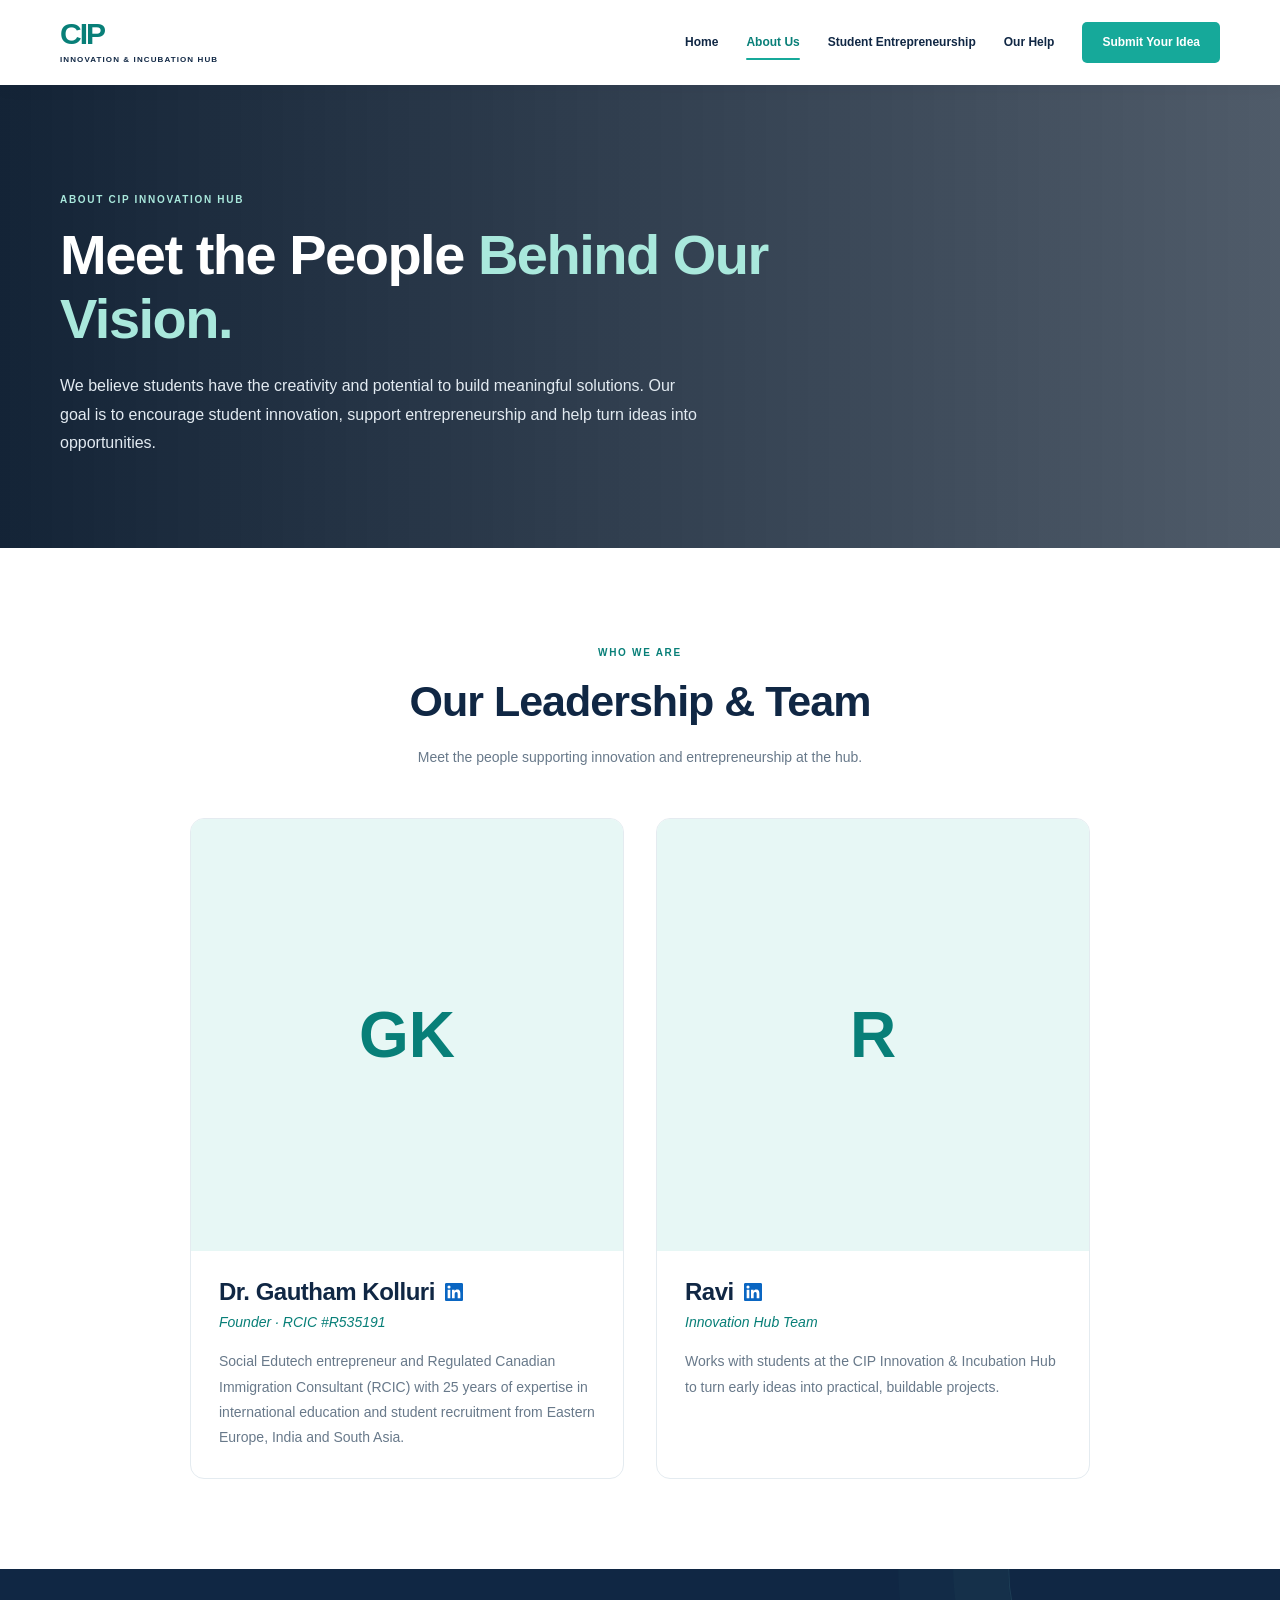
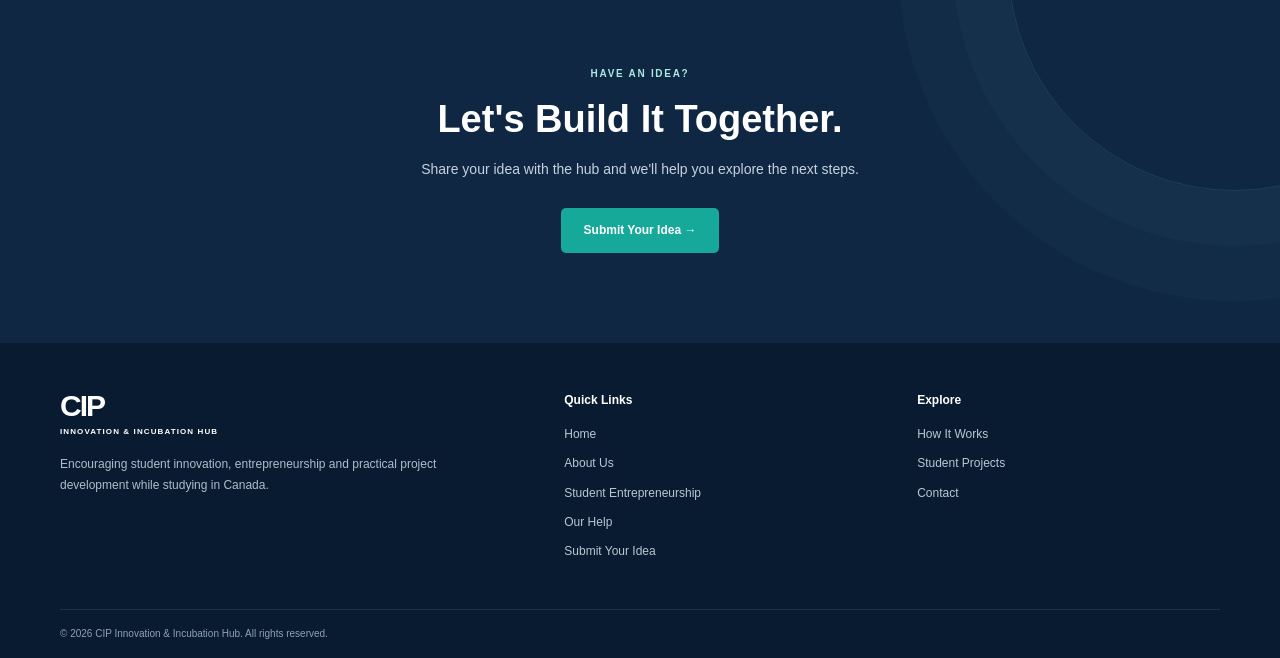
==== about.html @ fcf9ff75 "New changes 11/6" ====
<!DOCTYPE html>
<html lang="en">
<head>
    <meta charset="UTF-8">
    <meta name="viewport" content="width=device-width, initial-scale=1.0">

    <meta name="description" content="Meet the people behind the CIP Innovation & Incubation Hub.">

    <title>About Us | CIP Innovation & Incubation Hub</title>

    <!-- Shared menu, footer, buttons and colours (same as every other page) -->
    <link rel="stylesheet" href="styles.css">

    <!-- Styles used only on this About Us page -->
    <style>

        /* ================= PHOTO HEADER ================= */

        .about-banner {
            background:
                linear-gradient(
                    90deg,
                    rgba(5, 22, 42, 0.94),
                    rgba(5, 22, 42, 0.70)
                ),
                url("https://images.unsplash.com/photo-1522071820081-009f0129c71c?auto=format&fit=crop&w=2000&q=85")
                center / cover;

            color: #ffffff;
            padding: 100px 0 90px;
        }

        .about-banner h1 {
            max-width: 780px;
            font-size: clamp(34px, 4.8vw, 56px);
            font-weight: 850;
            line-height: 1.15;
            letter-spacing: -1.5px;
            margin-bottom: 20px;
        }

        .about-banner h1 span {
            color: var(--mint);
        }

        .about-banner p {
            max-width: 640px;
            font-size: 16px;
            line-height: 1.8;
            color: #e2eaf1;
        }


        /* ================= TEAM GRID ================= */

        .people-grid {
            display: grid;
            grid-template-columns: repeat(2, minmax(0, 1fr));
            gap: 32px;
            max-width: 900px;
            margin: 0 auto;
        }

        .person-card {
            display: flex;
            flex-direction: column;
            background: #ffffff;
            border: 1px solid var(--line);
            border-radius: 14px;
            overflow: hidden;
            transition: transform 0.25s, box-shadow 0.25s;
        }

        .person-card:hover {
            transform: translateY(-5px);
            box-shadow: var(--shadow);
        }


        /* Large square photo */

        .person-photo {
            position: relative;
            aspect-ratio: 1 / 1;
            background: #e7f7f5;
            overflow: hidden;
        }

        .person-photo img {
            width: 100%;
            height: 100%;
            object-fit: cover;
            display: block;
            transition: transform 0.5s;
        }

        .person-card:hover .person-photo img {
            transform: scale(1.04);
        }

        /* Shown only if a photo fails to load */
        .person-initials {
            position: absolute;
            inset: 0;
            display: none;
            place-items: center;
            font-size: 64px;
            font-weight: 900;
            color: var(--teal-dark);
        }

        .person-photo.no-photo .person-initials {
            display: grid;
        }


        /* Name, role, bio, LinkedIn */

        .person-body {
            display: flex;
            flex-direction: column;
            flex: 1;
            padding: 26px 28px 28px;
        }

        .person-body h2 {
            font-size: 24px;
            color: var(--navy);
            letter-spacing: -0.5px;
            line-height: 1.25;
        }

        .person-role {
            font-size: 14px;
            font-style: italic;
            color: var(--teal-dark);
            margin: 4px 0 16px;
        }

        .person-bio {
            font-size: 14px;
            line-height: 1.8;
            color: var(--muted);
            margin-bottom: 0;
        }

        /* Small LinkedIn icon next to the name (the whole card is the link) */
        .name-linkedin {
            width: 18px;
            height: 18px;
            fill: #0a66c2;
            vertical-align: -1px;
            margin-left: 4px;
        }

        .person-card {
            color: inherit;
            cursor: pointer;
        }

        .person-card:hover h2 {
            color: var(--teal-dark);
        }

        .person-card:focus-visible {
            outline: 3px solid var(--teal);
            outline-offset: 4px;
        }


        /* ================= CALL TO ACTION ================= */

        .about-cta {
            text-align: center;
            max-width: 640px;
            margin: 0 auto;
            position: relative;
            z-index: 1;
        }

        .about-cta h2 {
            font-size: clamp(28px, 3.6vw, 38px);
            line-height: 1.2;
            margin-bottom: 14px;
        }

        .about-cta p {
            color: #c5d2df;
            font-size: 14px;
            line-height: 1.8;
            margin-bottom: 26px;
        }


        /* ================= MOBILE ================= */

        @media (max-width: 700px) {

            .people-grid {
                grid-template-columns: 1fr;
                max-width: 440px;
            }

            .about-banner {
                padding: 70px 0 60px;
            }

        }

    </style>
</head>

<body>

<!-- ================= NAVIGATION (same as every page) ================= -->

<header class="site-header">
    <div class="container nav-wrap">

        <a href="index.html" class="brand">
            <span class="brand-mark">CIP</span>
            <span class="brand-sub">INNOVATION & INCUBATION HUB</span>
        </a>

        <button class="menu-toggle" id="menuToggle" aria-label="Toggle navigation" aria-expanded="false">
            ☰
        </button>

        <nav class="main-nav" id="mainNav">
            <a href="index.html">Home</a>
            <a href="about.html" class="active" aria-current="page">About Us</a>
            <a href="index.html#student-entrepreneurship">Student Entrepreneurship</a>
            <a href="index.html#our-help">Our Help</a>
            <a href="submit-idea.html" class="nav-cta">Submit Your Idea</a>
        </nav>

    </div>
</header>


<main>

<!-- ================= PHOTO HEADER ================= -->

<section class="about-banner">
    <div class="container">

        <span class="eyebrow eyebrow-light">ABOUT CIP INNOVATION HUB</span>

        <h1>
            Meet the People
            <span>Behind Our Vision.</span>
        </h1>

        <p>
            We believe students have the creativity and potential to build
            meaningful solutions. Our goal is to encourage student innovation,
            support entrepreneurship and help turn ideas into opportunities.
        </p>

    </div>
</section>


<!-- ================= TEAM ================= -->

<section class="section section-light">
    <div class="container">

        <div class="section-heading">

            <span class="eyebrow">WHO WE ARE</span>

            <h2>Our Leadership &amp; Team</h2>

            <p>
                Meet the people supporting innovation
                and entrepreneurship at the hub.
            </p>

        </div>


        <div class="people-grid">


            <!-- PROFILE 1: DR. GAUTHAM KOLLURI -->

            <a href="https://www.linkedin.com/in/gauthamkolluri/"
               target="_blank"
               rel="noopener noreferrer"
               class="person-card"
               aria-label="Dr. Gautham Kolluri on LinkedIn (opens in a new tab)">

                <div class="person-photo">
                    <img src="images/dr-gautham.jpg"
                         alt="Dr. Gautham Kolluri"
                         onerror="this.parentElement.classList.add('no-photo'); this.remove();">
                    <span class="person-initials" aria-hidden="true">GK</span>
                </div>

                <div class="person-body">

                    <h2>Dr. Gautham Kolluri <svg class="name-linkedin" viewBox="0 0 24 24" aria-hidden="true">
                            <path d="M20.45 20.45h-3.56v-5.57c0-1.33-.03-3.04-1.85-3.04-1.86 0-2.14 1.45-2.14 2.94v5.67H9.35V9h3.41v1.56h.05c.48-.9 1.64-1.85 3.37-1.85 3.6 0 4.27 2.37 4.27 5.46v6.28zM5.34 7.43a2.06 2.06 0 1 1 0-4.13 2.06 2.06 0 0 1 0 4.13zM7.12 20.45H3.56V9h3.56v11.45zM22.22 0H1.77C.79 0 0 .77 0 1.73v20.54C0 23.23.79 24 1.77 24h20.45c.98 0 1.78-.77 1.78-1.73V1.73C24 .77 23.2 0 22.22 0z"/>
                        </svg></h2>

                    <p class="person-role">Founder · RCIC #R535191</p>

                    <p class="person-bio">
                        Social Edutech entrepreneur and Regulated Canadian
                        Immigration Consultant (RCIC) with 25 years of expertise
                        in international education and student recruitment from
                        Eastern Europe, India and South Asia.
                    </p>

                </div>

            </a>


            <!-- PROFILE 2: RAVI -->
            <!-- TODO: replace the role and bio below with Ravi's real details -->

            <a href="https://www.linkedin.com/in/ravicm/"
               target="_blank"
               rel="noopener noreferrer"
               class="person-card"
               aria-label="Ravi on LinkedIn (opens in a new tab)">

                <div class="person-photo">
                    <img src="images/ravi.jpg"
                         alt="Ravi"
                         onerror="this.parentElement.classList.add('no-photo'); this.remove();">
                    <span class="person-initials" aria-hidden="true">R</span>
                </div>

                <div class="person-body">

                    <h2>Ravi <svg class="name-linkedin" viewBox="0 0 24 24" aria-hidden="true">
                            <path d="M20.45 20.45h-3.56v-5.57c0-1.33-.03-3.04-1.85-3.04-1.86 0-2.14 1.45-2.14 2.94v5.67H9.35V9h3.41v1.56h.05c.48-.9 1.64-1.85 3.37-1.85 3.6 0 4.27 2.37 4.27 5.46v6.28zM5.34 7.43a2.06 2.06 0 1 1 0-4.13 2.06 2.06 0 0 1 0 4.13zM7.12 20.45H3.56V9h3.56v11.45zM22.22 0H1.77C.79 0 0 .77 0 1.73v20.54C0 23.23.79 24 1.77 24h20.45c.98 0 1.78-.77 1.78-1.73V1.73C24 .77 23.2 0 22.22 0z"/>
                        </svg></h2>

                    <p class="person-role">Innovation Hub Team</p>

                    <p class="person-bio">
                        Works with students at the CIP Innovation &amp; Incubation Hub
                        to turn early ideas into practical, buildable projects.
                    </p>

                </div>

            </a>


        </div>

    </div>
</section>


<!-- ================= CALL TO ACTION ================= -->

<section class="section support-section">
    <div class="container">

        <div class="about-cta">

            <span class="eyebrow eyebrow-light">HAVE AN IDEA?</span>

            <h2>Let's Build It Together.</h2>

            <p>
                Share your idea with the hub and we'll help you
                explore the next steps.
            </p>

            <a href="submit-idea.html" class="btn btn-primary">
                Submit Your Idea →
            </a>

        </div>

    </div>
</section>

</main>


<!-- ================= FOOTER (same as every page) ================= -->

<footer class="site-footer">

    <div class="container footer-main">

        <div>
            <a href="index.html" class="brand brand-footer">
                <span class="brand-mark">CIP</span>
                <span class="brand-sub">INNOVATION & INCUBATION HUB</span>
            </a>

            <p>
                Encouraging student innovation, entrepreneurship
                and practical project development while studying in Canada.
            </p>
        </div>

        <div class="footer-nav">
            <strong>Quick Links</strong>
            <a href="index.html">Home</a>
            <a href="about.html">About Us</a>
            <a href="index.html#student-entrepreneurship">Student Entrepreneurship</a>
            <a href="index.html#our-help">Our Help</a>
            <a href="submit-idea.html">Submit Your Idea</a>
        </div>

        <div class="footer-nav">
            <strong>Explore</strong>
            <a href="get-started.html">How It Works</a>
            <a href="projects.html">Student Projects</a>
            <a href="mailto:info@cipstudyabroad.com">Contact</a>
        </div>

    </div>

    <div class="container footer-bottom">
        © 2026 CIP Innovation & Incubation Hub. All rights reserved.
    </div>

</footer>


<!-- ================= MOBILE NAVIGATION ================= -->

<script>
    const menuToggle = document.getElementById("menuToggle");
    const mainNav = document.getElementById("mainNav");

    menuToggle.addEventListener("click", () => {
        mainNav.classList.toggle("open");
        menuToggle.setAttribute("aria-expanded", mainNav.classList.contains("open"));
    });

    document.querySelectorAll(".main-nav a").forEach((link) => {
        link.addEventListener("click", () => {
            mainNav.classList.remove("open");
            menuToggle.setAttribute("aria-expanded", "false");
        });
    });
</script>

</body>
</html>
---- styles.css ----
/* ================= GLOBAL STYLES ================= */

:root {
    --navy: #102744;
    --navy-deep: #091b30;
    --teal: #16a99a;
    --teal-dark: #087f78;
    --mint: #a9e8dc;
    --ink: #192d42;
    --muted: #68798a;
    --light: #f6f9fb;
    --line: #e4ebf0;
    --white: #ffffff;
    --shadow: 0 12px 35px rgba(10, 31, 53, 0.08);
    --emoji: "Segoe UI Emoji", "Apple Color Emoji", "Noto Color Emoji", sans-serif;
}

* {
    margin: 0;
    padding: 0;
    box-sizing: border-box;
}

html {
    scroll-behavior: smooth;
}

body {
    font-family: Arial, Helvetica, sans-serif;
    color: var(--ink);
    line-height: 1.6;
    background: #ffffff;
}

a {
    text-decoration: none;
    color: inherit;
}

button {
    font-family: inherit;
}

.container {
    width: min(1160px, calc(100% - 48px));
    margin: auto;
}


/* ================= NAVIGATION ================= */

.site-header {
    width: 100%;
    background: #ffffff;
    position: sticky;
    top: 0;
    z-index: 1000;
    box-shadow: 0 3px 15px rgba(10, 31, 53, 0.06);
}

.nav-wrap {
    min-height: 85px;
    display: flex;
    justify-content: space-between;
    align-items: center;
    gap: 30px;
}

.brand {
    display: flex;
    flex-direction: column;
    align-items: flex-start;
    color: var(--navy);
    flex-shrink: 0;
}

.brand-mark {
    font-size: 30px;
    font-weight: 900;
    line-height: 1;
    color: var(--teal-dark);
    letter-spacing: -2px;
}

.brand-sub {
    font-size: 8px;
    font-weight: 800;
    letter-spacing: 1.1px;
    margin-top: 5px;
}

.main-nav {
    display: flex;
    align-items: center;
    gap: 28px;
}

.main-nav a {
    position: relative;
    font-size: 12px;
    font-weight: 700;
    color: var(--navy);
    transition: color 0.2s, background 0.2s;
}

.main-nav a:hover,
.main-nav a.active {
    color: var(--teal-dark);
}

/* ACTIVE PAGE / SECTION: teal underline under the current menu item */
.main-nav a:not(.nav-cta)::after {
    content: "";
    position: absolute;
    left: 0;
    right: 0;
    bottom: -8px;
    height: 2px;
    border-radius: 2px;
    background: var(--teal);
    transform: scaleX(0);
    transition: transform 0.25s;
}

.main-nav a.active:not(.nav-cta)::after {
    transform: scaleX(1);
}

/* FEEDBACK 3: "Submit Your Idea" nav button */
.main-nav a.nav-cta {
    background: var(--teal);
    color: #ffffff;
    padding: 11px 20px;
    border-radius: 5px;
}

.main-nav a.nav-cta:hover {
    background: var(--teal-dark);
    color: #ffffff;
}

/* When you are ON the Submit Your Idea page */
.main-nav a.nav-cta.active {
    background: var(--teal-dark);
    color: #ffffff;
    box-shadow: 0 0 0 3px var(--mint);
}

.menu-toggle {
    display: none;
    background: none;
    border: none;
    font-size: 27px;
    color: var(--navy);
    cursor: pointer;
}


/* ================= BUTTONS ================= */

.btn {
    display: inline-flex;
    align-items: center;
    justify-content: center;
    padding: 13px 23px;
    border-radius: 5px;
    font-size: 12px;
    font-weight: 800;
    transition: 0.25s;
    cursor: pointer;
}

.btn-primary {
    background: var(--teal);
    color: #ffffff;
}

.btn-primary:hover {
    background: var(--teal-dark);
    transform: translateY(-2px);
}

.btn-light {
    background: #ffffff;
    color: var(--navy);
}

.btn-light:hover {
    background: var(--mint);
}


/* ================= HERO SLIDESHOW ================= */

/* All slides are stacked in the same grid cell, so the hero grows to fit
   the tallest slide and text/buttons are never cut off at the bottom. */
.hero {
    display: grid;
    min-height: 600px;
    position: relative;
    overflow: hidden;
    background: var(--navy);
}

.hero-slide {
    grid-area: 1 / 1;
    position: relative;

    /* Centre the text vertically */
    display: flex;
    align-items: center;

    opacity: 0;
    visibility: hidden;
    transition: opacity 0.7s ease;
    background-image: var(--hero-image);
    background-size: cover;
    background-position: center;
}

.hero-slide.active {
    opacity: 1;
    visibility: visible;
    z-index: 1;
}

.hero-overlay {
    position: absolute;
    inset: 0;
    background: linear-gradient(
        90deg,
        rgba(5, 22, 42, 0.93),
        rgba(5, 22, 42, 0.72),
        rgba(5, 22, 42, 0.20)
    );
}

.hero-content {
    position: relative;
    z-index: 2;
    /* Even space top and bottom; the bottom keeps room for ‹ 1 2 3 › */
    padding: 70px 0 120px;
    color: #ffffff;
}

.eyebrow {
    display: inline-block;
    color: var(--teal-dark);
    font-size: 10px;
    font-weight: 900;
    letter-spacing: 1.7px;
    margin-bottom: 15px;
}

.eyebrow-light {
    color: var(--mint);
}

.hero h1 {
    max-width: 780px;
    font-size: clamp(34px, 4.6vw, 58px);
    font-weight: 850;
    line-height: 1.12;
    letter-spacing: -2px;
    margin-bottom: 22px;
}

.hero h1 span {
    color: var(--mint);
}

.hero-content p {
    max-width: 620px;
    font-size: 16px;
    line-height: 1.8;
    color: #e2eaf1;
    margin-bottom: 30px;
}


/* FEEDBACK 1: SLIDE CONTROLS  ‹ 1 2 3 › */

.hero-controls {
    position: absolute;
    bottom: 35px;
    left: 50%;
    transform: translateX(-50%);
    z-index: 10;

    display: flex;
    align-items: center;
    gap: 12px;
}

.slider-arrow,
.slide-dot {
    width: 38px;
    height: 38px;

    border-radius: 50%;
    border: 1px solid #ffffff;

    background: transparent;
    color: #ffffff;

    font-size: 12px;
    font-weight: 800;

    cursor: pointer;
    transition: 0.2s;
}

.slider-arrow {
    font-size: 14px;
    background: rgba(255, 255, 255, 0.12);
}

.slider-arrow:hover {
    background: var(--teal);
    border-color: var(--teal);
    color: #ffffff;
}

.slide-dot:hover,
.slide-dot.active {
    background: #ffffff;
    color: var(--navy);
}


/* HERO BOTTOM TEXT */

.hero-bottom {
    position: absolute;
    bottom: 45px;
    right: 7%;
    z-index: 5;

    display: flex;
    align-items: center;
    gap: 13px;

    font-size: 9px;
    font-weight: 800;
    letter-spacing: 1.5px;
    color: #ffffff;
}

.hero-bottom i {
    width: 20px;
    height: 1px;
    background: var(--mint);
}


/* ================= GENERAL SECTIONS ================= */

.section {
    padding: 90px 0;
}

.section-light {
    background: #ffffff;
}

.section-tint {
    background: var(--light);
}

.section-heading {
    max-width: 760px;
    text-align: center;
    margin: 0 auto 48px;
}

.section-heading h2 {
    font-size: clamp(30px, 4vw, 43px);
    line-height: 1.2;
    color: var(--navy);
    letter-spacing: -1px;
    margin-bottom: 17px;
}

.section-heading p {
    font-size: 14px;
    color: var(--muted);
    line-height: 1.8;
}


/* ================= BENEFIT CARDS ================= */

.benefit-grid {
    display: grid;
    grid-template-columns: repeat(4, 1fr);
    gap: 20px;
}

.benefit-card {
    background: #ffffff;
    border: 1px solid var(--line);
    border-radius: 9px;
    padding: 28px 23px;
    min-height: 300px;
    transition: 0.25s;
}

.benefit-card:hover {
    transform: translateY(-5px);
    box-shadow: var(--shadow);
    border-color: var(--mint);
}

/* FEEDBACK 2: colourful icons */
.benefit-icon {
    width: 52px;
    height: 52px;
    display: grid;
    place-items: center;

    background: #e7f7f5;

    font-family: var(--emoji);
    font-size: 27px;
    line-height: 1;
    border-radius: 12px;
    margin-bottom: 23px;
}

.card-index {
    display: block;
    font-size: 9px;
    font-weight: 850;
    letter-spacing: 1px;
    color: var(--teal-dark);
    margin-bottom: 12px;
}

.benefit-card h3 {
    font-size: 18px;
    line-height: 1.35;
    color: var(--navy);
    margin-bottom: 12px;
}

.benefit-card p {
    font-size: 12px;
    color: var(--muted);
    line-height: 1.8;
}

.disclaimer {
    font-size: 10px;
    line-height: 1.7;
    color: #7b8997;
    margin-top: 30px;
    text-align: center;
}


/* ================= WHAT WE CAN HELP YOU WITH ================= */

.support-section {
    background: var(--navy);
    color: #ffffff;
    position: relative;
    overflow: hidden;
}

.support-section::before {
    content: "";
    position: absolute;

    width: 450px;
    height: 450px;

    border: 1px solid rgba(125, 224, 208, 0.12);
    border-radius: 50%;

    right: -180px;
    top: -230px;

    box-shadow:
        0 0 0 55px rgba(125, 224, 208, 0.025),
        0 0 0 110px rgba(125, 224, 208, 0.02);
}

.section-heading-dark {
    position: relative;
    z-index: 1;
}

.section-heading-dark h2 {
    color: #ffffff;
}

.section-heading-dark p {
    color: #c5d2df;
}

.support-grid {
    display: grid;
    grid-template-columns: repeat(4, 1fr);
    gap: 18px;

    position: relative;
    z-index: 1;
}

.support-item {
    background: #ffffff;
    color: var(--ink);

    border-radius: 9px;
    padding: 27px 22px;

    min-height: 270px;
    transition: 0.25s;
}

.support-item:hover {
    transform: translateY(-5px);
    box-shadow: 0 15px 30px rgba(0, 0, 0, 0.15);
}

.support-number {
    font-size: 10px;
    color: #9ba9b8;
    font-weight: 850;
}

/* FEEDBACK 2: colourful icons */
.support-symbol {
    font-family: var(--emoji);
    font-size: 32px;
    line-height: 1;
    margin: 17px 0 14px;
}

.support-item h3 {
    font-size: 17px;
    line-height: 1.4;
    color: var(--navy);
    margin-bottom: 10px;
}

.support-item p {
    font-size: 12px;
    line-height: 1.8;
    color: var(--muted);
}

.support-footer {
    display: flex;
    align-items: center;
    justify-content: space-between;
    gap: 20px;

    margin-top: 35px;

    position: relative;
    z-index: 1;
}

.support-footer p {
    color: #dce6ee;
    font-size: 14px;
}

.support-footer p strong {
    color: #ffffff;
}


/* ================= YOUR IDEA SECTION ================= */

.idea-layout {
    display: grid;
    grid-template-columns: 1.03fr 0.97fr;
    align-items: center;
    gap: 64px;
}

.idea-copy h2 {
    font-size: clamp(32px, 4vw, 45px);
    line-height: 1.2;
    color: var(--navy);
    letter-spacing: -1px;
    margin-bottom: 20px;
}

.idea-copy h2 span {
    color: var(--teal-dark);
}

.idea-copy > p {
    color: var(--muted);
    font-size: 14px;
    line-height: 1.8;
    margin-bottom: 25px;
}

.mini-points {
    display: flex;
    flex-wrap: wrap;
    gap: 10px 18px;
    margin-top: 23px;
}

.mini-points span {
    font-size: 11px;
    color: #53677b;
    font-weight: 700;
}


/* FEEDBACK 5: CLICKABLE FUNDING CARD */

.funding-card {
    display: block;
    overflow: hidden;
    border-radius: 13px;
    background: var(--navy);
    color: #ffffff;
    box-shadow: 0 20px 45px rgba(16, 39, 68, 0.18);
    cursor: pointer;
    transition: transform 0.25s, box-shadow 0.25s;
}

.funding-card:hover {
    transform: translateY(-5px);
    box-shadow: 0 26px 55px rgba(16, 39, 68, 0.28);
}

.funding-card:focus-visible {
    outline: 3px solid var(--teal);
    outline-offset: 4px;
}

.funding-top {
    padding: 30px;
    background: linear-gradient(135deg, #163a5c, #102744);
}

.funding-top h3 {
    font-size: 23px;
    line-height: 1.2;
    margin: 10px 0;
}

.funding-top p {
    font-size: 13px;
    color: #cfdae5;
}

.funding-amounts {
    padding: 5px 20px 0;
}

.funding-row {
    display: flex;
    justify-content: space-between;
    align-items: center;

    background: #ffffff;
    color: var(--navy);

    padding: 17px 19px;
    margin: 12px 0;

    border-radius: 8px;
    transition: background 0.25s;
}

.funding-card:hover .funding-row {
    background: #f1fbf9;
}

.funding-row small {
    display: block;
    font-size: 9px;
    letter-spacing: 1px;
    font-weight: 850;
    color: #8290a0;
}

.funding-row strong {
    display: block;
    font-size: 25px;
    color: var(--teal-dark);
    margin-top: 3px;
}

.funding-arrow {
    font-size: 21px;
    color: var(--teal);
    transition: transform 0.25s;
}

.funding-card:hover .funding-arrow {
    transform: translate(3px, -3px);
}

.funding-note {
    font-size: 10px;
    line-height: 1.7;
    color: #c4d2df;
    padding: 8px 30px 12px;
}

.funding-cta {
    display: block;
    margin: 0 20px 22px;
    padding: 13px;
    border-radius: 6px;
    background: var(--teal);
    color: #ffffff;
    text-align: center;
    font-size: 12px;
    font-weight: 800;
    transition: background 0.25s;
}

.funding-card:hover .funding-cta {
    background: var(--teal-dark);
}


/* PRODUCT CALLOUT */

.product-callout {
    margin-top: 48px;

    display: flex;
    align-items: center;
    gap: 20px;

    padding: 24px 27px;

    border: 1px solid #dce9ed;
    background: #ffffff;
    border-radius: 10px;

    box-shadow: 0 8px 25px rgba(13, 38, 65, 0.04);

    transition: 0.25s;
}

.product-callout:hover {
    transform: translateY(-3px);
    box-shadow: var(--shadow);
}

.callout-icon {
    height: 48px;
    width: 48px;
    flex: 0 0 48px;

    border-radius: 50%;

    display: grid;
    place-items: center;

    background: #e7f7f5;

    font-family: var(--emoji);
    font-size: 24px;
}

.callout-copy {
    display: flex;
    flex-direction: column;
    flex: 1;
}

.callout-copy small {
    font-size: 9px;
    font-weight: 850;
    letter-spacing: 1.4px;
    color: var(--teal-dark);
}

.callout-copy strong {
    font-size: 18px;
    color: var(--navy);
    margin: 3px 0;
}

.callout-copy em {
    font-size: 12px;
    font-style: normal;
    color: var(--muted);
}

.callout-link {
    white-space: nowrap;
    color: var(--teal-dark);
    font-size: 12px;
    font-weight: 850;
}


/* ================= FOOTER ================= */

.site-footer {
    background: var(--navy-deep);
    color: #ffffff;
}

.footer-main {
    display: grid;
    grid-template-columns: 1.5fr 1fr 1fr;
    gap: 50px;
    padding: 48px 0;
}

.brand-footer {
    color: #ffffff;
    width: max-content;
}

.brand-footer .brand-mark {
    color: #ffffff;
}

.footer-main > div:first-child p {
    font-size: 12px;
    color: #aebdcb;
    max-width: 380px;
    margin-top: 15px;
    line-height: 1.8;
}

.footer-nav {
    display: flex;
    flex-direction: column;
    align-items: flex-start;
    gap: 10px;
}

.footer-nav strong {
    font-size: 12px;
    margin-bottom: 5px;
}

.footer-nav a {
    font-size: 12px;
    color: #b9c7d4;
}

.footer-nav a:hover {
    color: var(--mint);
}

.footer-bottom {
    border-top: 1px solid rgba(255, 255, 255, 0.1);
    padding: 16px 0;
    color: #8fa1b3;
    font-size: 10px;
}


/* ================= ABOUT US PAGE ================= */

.about-hero {
    background:
        linear-gradient(
            90deg,
            rgba(5, 22, 42, 0.94),
            rgba(5, 22, 42, 0.65)
        ),
        url("https://images.unsplash.com/photo-1521737711867-e3b97375f902?auto=format&fit=crop&w=2000&q=85")
        center/cover;

    color: #ffffff;
    padding: 100px 0;
}

.about-hero h1 {
    font-size: 48px;
    margin-bottom: 15px;
}

.about-hero p {
    max-width: 650px;
    color: #dce6ee;
    line-height: 1.8;
}

.about-content {
    padding: 80px 0;
}

.about-intro {
    max-width: 780px;
    margin: 0 auto 55px;
    text-align: center;
}

.about-intro h2 {
    color: var(--navy);
    font-size: 35px;
    margin-bottom: 15px;
}

.about-intro p {
    color: var(--muted);
    font-size: 14px;
    line-height: 1.8;
}


/* TEAM PROFILES */

.team-container {
    display: grid;
    grid-template-columns: repeat(3, 1fr);
    gap: 25px;
}

.team-card {
    text-align: center;
    padding: 30px 23px;

    border: 1px solid var(--line);
    border-radius: 10px;

    background: #ffffff;
    box-shadow: 0 8px 25px rgba(13, 38, 65, 0.04);

    transition: 0.25s;
}

.team-card:hover {
    transform: translateY(-5px);
    box-shadow: var(--shadow);
}

.team-card img {
    width: 135px;
    height: 135px;

    object-fit: cover;
    border-radius: 50%;

    margin-bottom: 18px;
}

.team-card h3 {
    color: var(--navy);
    font-size: 19px;
    margin-bottom: 5px;
}

.team-card .designation {
    color: var(--teal-dark);
    font-size: 12px;
    font-weight: 800;
    margin-bottom: 13px;
}

.team-card p {
    color: var(--muted);
    font-size: 12px;
    line-height: 1.8;
}


/* ================= INNER PAGE HERO (Submit Idea / Projects) ================= */

.page-hero {
    background:
        linear-gradient(
            90deg,
            rgba(5, 22, 42, 0.94),
            rgba(5, 22, 42, 0.72)
        ),
        url("https://images.unsplash.com/photo-1517245386807-bb43f82c33c4?auto=format&fit=crop&w=2000&q=85")
        center/cover;

    color: #ffffff;
    padding: 110px 0 95px;
}

.page-hero h1 {
    max-width: 760px;
    font-size: clamp(36px, 5vw, 56px);
    font-weight: 850;
    line-height: 1.12;
    letter-spacing: -1.5px;
    margin-bottom: 20px;
}

.page-hero h1 span {
    color: var(--mint);
}

.page-hero p {
    max-width: 640px;
    font-size: 16px;
    line-height: 1.8;
    color: #e2eaf1;
    margin-bottom: 28px;
}


/* ================= STEPS ================= */

.steps-grid {
    display: grid;
    grid-template-columns: repeat(4, 1fr);
    gap: 20px;
    counter-reset: step;
}

.step-card {
    position: relative;
    background: #ffffff;
    border: 1px solid var(--line);
    border-radius: 9px;
    padding: 28px 23px;
    transition: 0.25s;
}

.step-card:hover {
    transform: translateY(-5px);
    box-shadow: var(--shadow);
    border-color: var(--mint);
}

.step-number {
    width: 44px;
    height: 44px;
    display: grid;
    place-items: center;

    background: var(--teal);
    color: #ffffff;

    font-size: 14px;
    font-weight: 900;
    border-radius: 50%;
    margin-bottom: 20px;
}

.step-card h3 {
    font-size: 18px;
    color: var(--navy);
    margin-bottom: 10px;
}

.step-card p {
    font-size: 12px;
    color: var(--muted);
    line-height: 1.8;
}


/* ================= GUIDANCE + CONTACT CARD ================= */

.guidance-layout {
    display: grid;
    grid-template-columns: 1.1fr 0.9fr;
    align-items: center;
    gap: 64px;
}

.guidance-copy h2 {
    font-size: clamp(30px, 4vw, 40px);
    line-height: 1.2;
    color: var(--navy);
    letter-spacing: -1px;
    margin-bottom: 18px;
}

.guidance-copy p {
    color: var(--muted);
    font-size: 14px;
    line-height: 1.8;
    margin-bottom: 15px;
}

.cta-card {
    background: linear-gradient(135deg, #163a5c, #102744);
    color: #ffffff;
    border-radius: 13px;
    padding: 36px 32px;
    box-shadow: 0 20px 45px rgba(16, 39, 68, 0.18);
}

.cta-card-icon {
    width: 60px;
    height: 60px;
    display: grid;
    place-items: center;
    background: rgba(255, 255, 255, 0.1);
    border-radius: 14px;
    font-family: var(--emoji);
    font-size: 30px;
    margin-bottom: 20px;
}

.cta-card h3 {
    font-size: 23px;
    margin-bottom: 10px;
}

.cta-card p {
    font-size: 13px;
    color: #cfdae5;
    line-height: 1.8;
    margin-bottom: 24px;
}

.cta-card small {
    display: block;
    margin-top: 14px;
    font-size: 11px;
    color: #aebdcb;
}


/* ================= FUNDING SECTION (Submit Idea page) ================= */

.funding-options {
    display: grid;
    grid-template-columns: repeat(2, 1fr);
    gap: 20px;
    max-width: 760px;
    margin: 0 auto;
    position: relative;
    z-index: 1;
}

.funding-option {
    background: #ffffff;
    color: var(--navy);
    border-radius: 10px;
    padding: 28px;
    border: 2px solid transparent;
}

.funding-option.featured {
    border-color: var(--teal);
}

.funding-option span {
    display: block;
    font-size: 10px;
    font-weight: 850;
    letter-spacing: 1px;
    color: #8290a0;
}

.funding-option strong {
    display: block;
    font-size: 32px;
    color: var(--teal-dark);
    margin: 6px 0 8px;
}

.funding-option p {
    font-size: 12px;
    color: var(--muted);
}

.fineprint {
    text-align: center;
    font-size: 11px;
    color: #aebdcb;
    margin-top: 25px;
    position: relative;
    z-index: 1;
}


/* ================= STUDENT PROJECTS ================= */

.project-grid {
    display: grid;
    grid-template-columns: repeat(3, 1fr);
    gap: 22px;
}

.project-card {
    background: #ffffff;
    border: 1px solid var(--line);
    border-radius: 10px;
    overflow: hidden;
    transition: 0.25s;
}

.project-card:hover {
    transform: translateY(-5px);
    box-shadow: var(--shadow);
}

.project-photo {
    height: 170px;
    display: grid;
    place-items: center;
    color: #ffffff;
    font-size: 10px;
    font-weight: 850;
    letter-spacing: 1.5px;
}

.photo1 { background: linear-gradient(135deg, #16a99a, #102744); }
.photo2 { background: linear-gradient(135deg, #163a5c, #087f78); }
.photo3 { background: linear-gradient(135deg, #087f78, #091b30); }

.project-body {
    padding: 24px 22px;
}

.project-tag {
    display: inline-block;
    background: #e7f7f5;
    color: var(--teal-dark);
    font-size: 10px;
    font-weight: 800;
    padding: 4px 10px;
    border-radius: 20px;
    margin-bottom: 12px;
}

.project-body h3 {
    font-size: 18px;
    color: var(--navy);
    margin-bottom: 8px;
}

.project-body p {
    font-size: 12px;
    color: var(--muted);
    line-height: 1.8;
    margin-bottom: 12px;
}

.project-body small {
    font-size: 11px;
    color: #8fa1b3;
}

.notice {
    margin-top: 35px;
    padding: 18px 22px;
    background: var(--light);
    border-left: 4px solid var(--teal);
    border-radius: 6px;
    font-size: 12px;
    color: var(--muted);
    line-height: 1.8;
}

.notice strong {
    color: var(--navy);
}

.center {
    text-align: center;
    margin-top: 35px;
}


/* ================= RESPONSIVE DESIGN ================= */

/* ================= HOW IT WORKS: GUIDANCE (text only) ================= */

.guidance-copy-centered {
    max-width: 760px;
    margin: 0 auto;
    text-align: center;
}

.guidance-copy-centered .btn {
    margin-top: 12px;
}


/* ================= SUBMIT IDEA PAGE ================= */

.page-hero-compact {
    padding: 80px 0 70px;
}

.page-hero-compact p {
    margin-bottom: 0;
}

.form-layout {
    display: grid;
    grid-template-columns: minmax(0, 1fr) 330px;
    gap: 36px;
    align-items: start;
}

.form-card {
    background: #ffffff;
    border: 1px solid var(--line);
    border-radius: 13px;
    padding: 38px 40px;
    box-shadow: var(--shadow);
}

.form-group {
    min-width: 0;
    border: none;
    padding: 0 0 30px;
    margin: 0 0 30px;
    border-bottom: 1px solid var(--line);
}

.form-group legend {
    display: flex;
    align-items: center;
    gap: 12px;
    font-size: 19px;
    font-weight: 800;
    color: var(--navy);
    margin-bottom: 22px;
}

.form-step {
    width: 30px;
    height: 30px;
    display: grid;
    place-items: center;
    border-radius: 50%;
    background: var(--teal);
    color: #ffffff;
    font-size: 13px;
    font-weight: 900;
}

.form-row {
    display: grid;
    grid-template-columns: 1fr 1fr;
    gap: 18px;
}

.field {
    display: flex;
    flex-direction: column;
    margin-bottom: 18px;
}

.field label,
.field .label {
    font-size: 13px;
    font-weight: 700;
    color: var(--navy);
    margin-bottom: 7px;
}

.field em {
    color: #c9232b;
    font-style: normal;
}

.optional {
    font-weight: 400;
    color: var(--muted);
}

.field input[type="text"],
.field input[type="email"],
.field input[type="tel"],
.field input[type="url"],
.field select,
.field textarea {
    width: 100%;
    font-family: inherit;
    font-size: 14px;
    color: var(--ink);
    background: #ffffff;
    border: 1.5px solid #d5e0e8;
    border-radius: 7px;
    padding: 12px 14px;
    transition: border-color 0.2s, box-shadow 0.2s;
}

.field textarea {
    resize: vertical;
    min-height: 110px;
    line-height: 1.6;
}

.field input::placeholder,
.field textarea::placeholder {
    color: #9aa8b5;
}

.field input:focus,
.field select:focus,
.field textarea:focus {
    outline: none;
    border-color: var(--teal);
    box-shadow: 0 0 0 3px rgba(22, 169, 154, 0.15);
}

.field-hint {
    align-self: flex-end;
    font-size: 11px;
    color: #9aa8b5;
    margin-top: 5px;
}

.field-error {
    display: none;
    font-size: 12px;
    color: #c9232b;
    margin-top: 6px;
}

.field.has-error .field-error {
    display: block;
}

.field.has-error input,
.field.has-error select,
.field.has-error textarea {
    border-color: #c9232b;
}

.field.has-error .choice span {
    border-color: #e9a2a5;
}

/* Pill-style radio buttons and checkboxes */

.choice-row {
    display: flex;
    flex-wrap: wrap;
    gap: 10px;
}

.choice {
    position: relative;
    cursor: pointer;
}

.choice input {
    position: absolute;
    opacity: 0;
    width: 1px;
    height: 1px;
}

.choice span {
    display: inline-block;
    padding: 10px 16px;
    border: 1.5px solid #d5e0e8;
    border-radius: 30px;
    font-size: 13px;
    font-weight: 600;
    color: var(--ink);
    background: #ffffff;
    transition: 0.2s;
}

.choice:hover span {
    border-color: var(--teal);
}

.choice input:checked + span {
    background: #e7f7f5;
    border-color: var(--teal);
    color: var(--teal-dark);
}

.choice input:focus-visible + span {
    box-shadow: 0 0 0 3px rgba(22, 169, 154, 0.3);
}

.consent-label {
    display: flex !important;
    gap: 12px;
    align-items: flex-start;
    font-weight: 400 !important;
    font-size: 13px !important;
    line-height: 1.6;
    color: var(--muted) !important;
    cursor: pointer;
}

.consent-label input {
    width: 18px;
    height: 18px;
    margin-top: 2px;
    flex-shrink: 0;
    accent-color: var(--teal);
}

.btn-submit {
    width: 100%;
    padding: 16px;
    font-size: 14px;
    border: none;
    margin-top: 6px;
}

.btn-submit:disabled {
    opacity: 0.7;
    cursor: wait;
    transform: none;
}

.honeypot {
    position: absolute;
    left: -9999px;
}

.form-status {
    margin-top: 16px;
    padding: 14px 16px;
    border-radius: 7px;
    background: #fdecec;
    color: #9b1c22;
    font-size: 13px;
    line-height: 1.6;
}

.form-status a {
    text-decoration: underline;
    font-weight: 700;
}

/* Success message */

.form-success {
    text-align: center;
    padding: 30px 10px;
}

.form-success:focus {
    outline: none;
}

.success-icon {
    font-family: var(--emoji);
    font-size: 54px;
    margin-bottom: 16px;
}

.form-success h2 {
    color: var(--navy);
    font-size: 26px;
    margin-bottom: 12px;
}

.form-success p {
    color: var(--muted);
    font-size: 14px;
    max-width: 440px;
    margin: 0 auto 26px;
}

.success-actions {
    display: flex;
    flex-wrap: wrap;
    justify-content: center;
    gap: 12px;
}

.btn-outline {
    background: #ffffff;
    border: 1.5px solid var(--teal);
    color: var(--teal-dark);
}

.btn-outline:hover {
    background: #e7f7f5;
}

/* Sidebar */

.form-sidebar {
    position: sticky;
    top: 110px;
    display: flex;
    flex-direction: column;
    gap: 20px;
}

.sidebar-card {
    background: #ffffff;
    border: 1px solid var(--line);
    border-radius: 13px;
    padding: 26px 24px;
}

.sidebar-card h3 {
    font-size: 18px;
    color: var(--navy);
    margin-bottom: 18px;
}

.next-steps {
    list-style: none;
    counter-reset: next;
}

.next-steps li {
    counter-increment: next;
    position: relative;
    padding-left: 44px;
    margin-bottom: 18px;
}

.next-steps li:last-child {
    margin-bottom: 0;
}

.next-steps li::before {
    content: counter(next);
    position: absolute;
    left: 0;
    top: 0;
    width: 30px;
    height: 30px;
    display: grid;
    place-items: center;
    border-radius: 50%;
    background: #e7f7f5;
    color: var(--teal-dark);
    font-size: 13px;
    font-weight: 900;
}

.next-steps strong {
    display: block;
    font-size: 14px;
    color: var(--navy);
}

.next-steps span {
    font-size: 12px;
    color: var(--muted);
    line-height: 1.6;
}

.sidebar-dark {
    background: linear-gradient(135deg, #163a5c, #102744);
    border: none;
    color: #ffffff;
}

.sidebar-amount {
    background: #ffffff;
    border-radius: 8px;
    padding: 13px 16px;
    margin-bottom: 10px;
}

.sidebar-amount small {
    display: block;
    font-size: 9px;
    font-weight: 850;
    letter-spacing: 1px;
    color: #8290a0;
}

.sidebar-amount strong {
    display: block;
    font-size: 22px;
    color: var(--teal-dark);
}

.sidebar-dark p {
    font-size: 11px;
    color: #c4d2df;
    margin-top: 6px;
    line-height: 1.6;
}

.sidebar-contact {
    font-size: 12px;
    color: var(--muted);
    text-align: center;
}

.sidebar-contact a {
    color: var(--teal-dark);
    font-weight: 700;
}

@media (max-width: 950px) {

    .form-layout {
        grid-template-columns: 1fr;
    }

    .form-sidebar {
        position: static;
    }

}

@media (max-width: 560px) {

    .form-card {
        padding: 26px 20px;
    }

    .form-row {
        grid-template-columns: 1fr;
        gap: 0;
    }

    .page-hero-compact {
        padding: 55px 0 50px;
    }

}


/* Hide "IDEAS — COLLABORATION — INNOVATION" before it can collide with the slide buttons */
@media (max-width: 1100px) {

    .hero-bottom {
        display: none;
    }

}


@media (max-width: 1050px) {

    .main-nav {
        gap: 17px;
    }

    .main-nav a {
        font-size: 11px;
    }

    .benefit-grid,
    .support-grid,
    .steps-grid {
        grid-template-columns: repeat(2, 1fr);
    }

}


@media (max-width: 800px) {

    .menu-toggle {
        display: block;
    }

    .nav-wrap {
        min-height: 74px;
    }

    .main-nav {
        display: none;

        position: absolute;
        top: 74px;
        left: 0;
        right: 0;

        padding: 18px 24px;

        background: #ffffff;
        box-shadow: 0 15px 20px rgba(10, 31, 53, 0.1);

        flex-direction: column;
        align-items: stretch;
        gap: 0;
    }

    .main-nav.open {
        display: flex;
    }

    .main-nav a {
        padding: 12px 3px;
        border-bottom: 1px solid var(--line);
        font-size: 13px;
    }

    /* Mobile: show the active item with a left bar instead of an underline */
    .main-nav a:not(.nav-cta)::after {
        display: none;
    }

    .main-nav a.active:not(.nav-cta) {
        padding-left: 12px;
        border-left: 3px solid var(--teal);
        background: #e7f7f5;
    }

    .main-nav a.nav-cta {
        margin-top: 14px;
        padding: 13px;
        border-bottom: none;
        text-align: center;
    }

    .hero {
        min-height: 540px;
    }

    .hero-content {
        padding: 55px 0 110px;
    }

    .idea-layout {
        grid-template-columns: 1fr;
        gap: 35px;
    }

    .product-callout {
        align-items: flex-start;
        flex-wrap: wrap;
    }

    .callout-link {
        white-space: normal;
        margin-left: 68px;
    }

    .footer-main {
        grid-template-columns: 1fr 1fr;
    }

    .footer-main > div:first-child {
        grid-column: 1 / -1;
    }

    .team-container,
    .project-grid {
        grid-template-columns: repeat(2, 1fr);
    }

    .guidance-layout {
        grid-template-columns: 1fr;
        gap: 35px;
    }

    .page-hero {
        padding: 80px 0 70px;
    }

}


@media (max-width: 560px) {

    .container {
        width: calc(100% - 34px);
    }

    .section {
        padding: 65px 0;
    }

    .hero {
        min-height: 520px;
    }

    .hero-content {
        padding: 45px 0 100px;
    }

    .hero h1 {
        font-size: 33px;
        letter-spacing: -1px;
    }

    .hero-content p {
        font-size: 14px;
    }

    .hero-overlay {
        background: linear-gradient(
            90deg,
            rgba(5, 22, 42, 0.94),
            rgba(5, 22, 42, 0.70)
        );
    }

    .hero-controls {
        gap: 9px;
        bottom: 28px;
    }

    .slider-arrow,
    .slide-dot {
        width: 34px;
        height: 34px;
    }

    .benefit-grid,
    .support-grid,
    .team-container,
    .steps-grid,
    .project-grid,
    .funding-options {
        grid-template-columns: 1fr;
    }

    .page-hero {
        padding: 65px 0 55px;
    }

    .cta-card {
        padding: 28px 23px;
    }

    .benefit-card {
        min-height: 0;
    }

    .funding-top {
        padding: 25px 23px;
    }

    .funding-note {
        padding: 8px 23px 12px;
    }

    .product-callout {
        padding: 21px;
    }

    .callout-copy {
        flex-basis: calc(100% - 70px);
    }

    .support-footer {
        align-items: flex-start;
        flex-direction: column;
    }

    .footer-main {
        grid-template-columns: 1fr;
        gap: 28px;
    }

    .footer-main > div:first-child {
        grid-column: auto;
    }

    .about-hero {
        padding: 75px 0;
    }

    .about-hero h1 {
        font-size: 38px;
    }

}
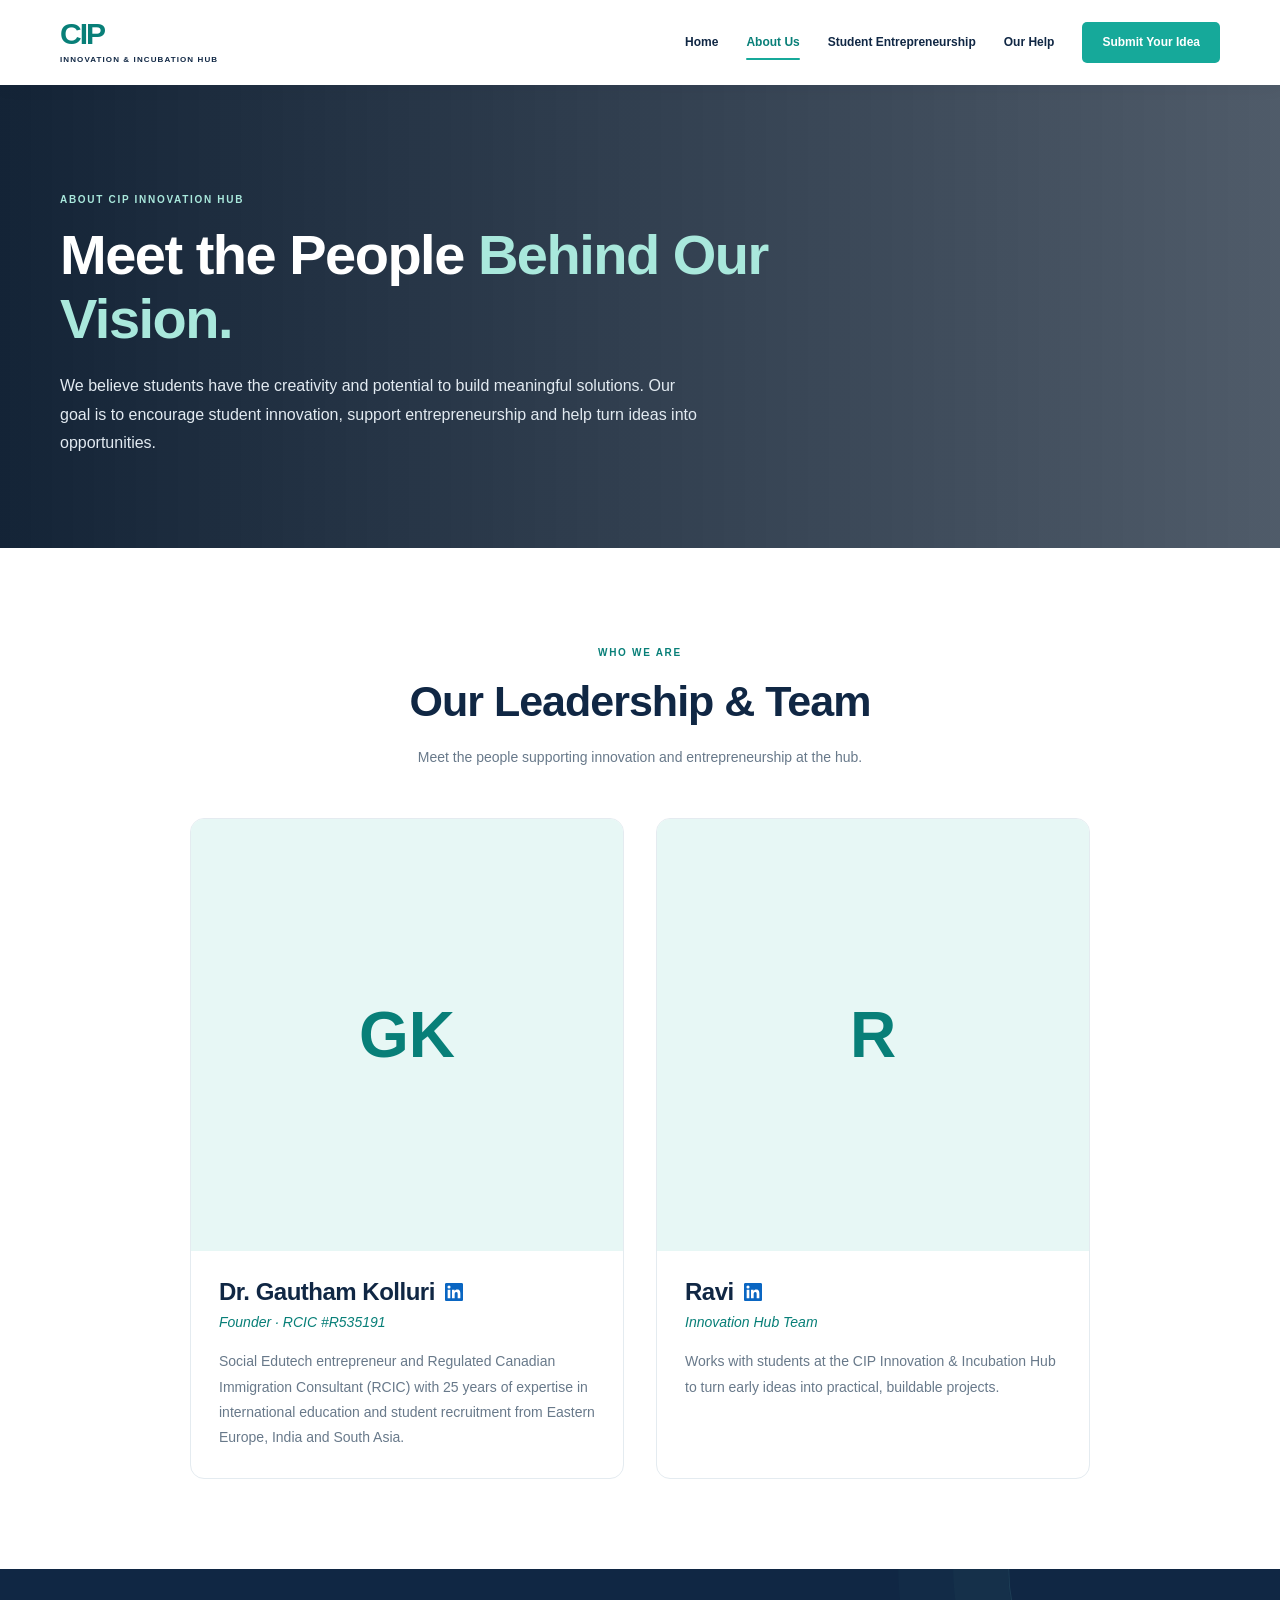
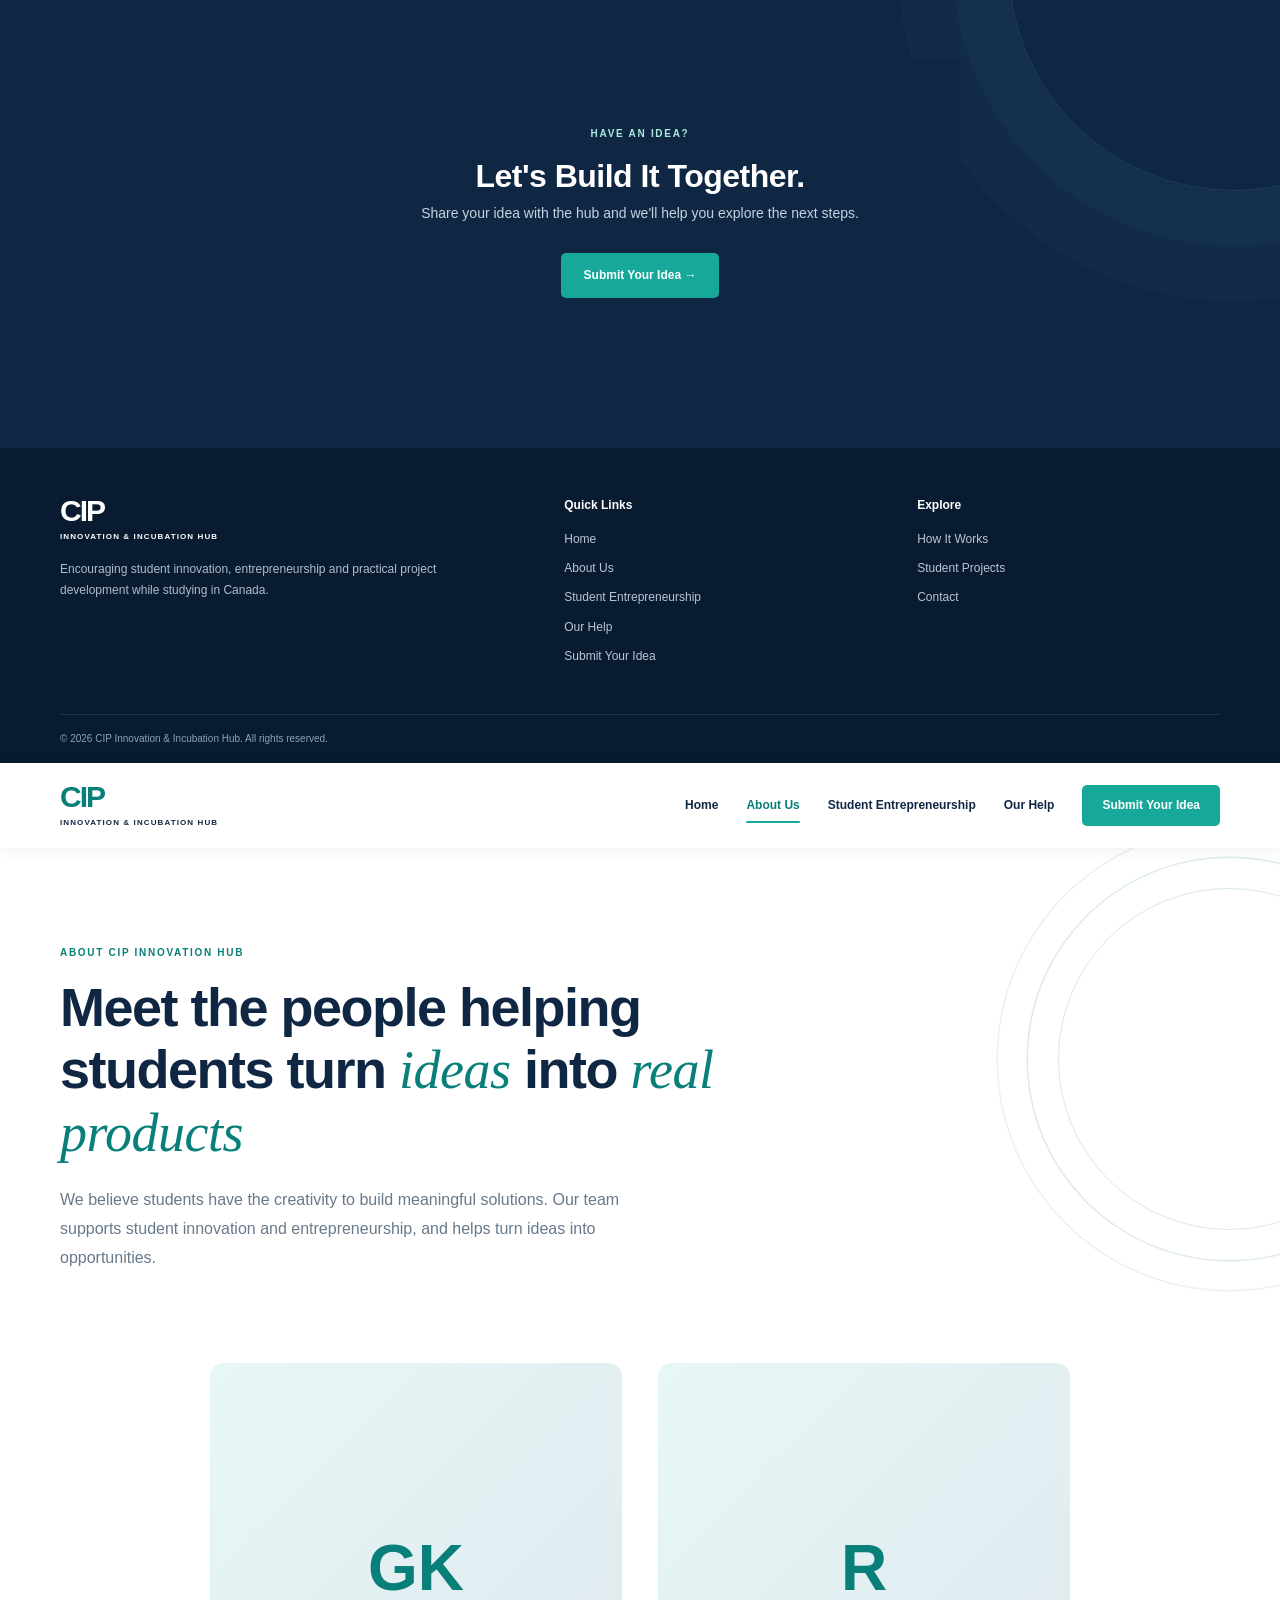
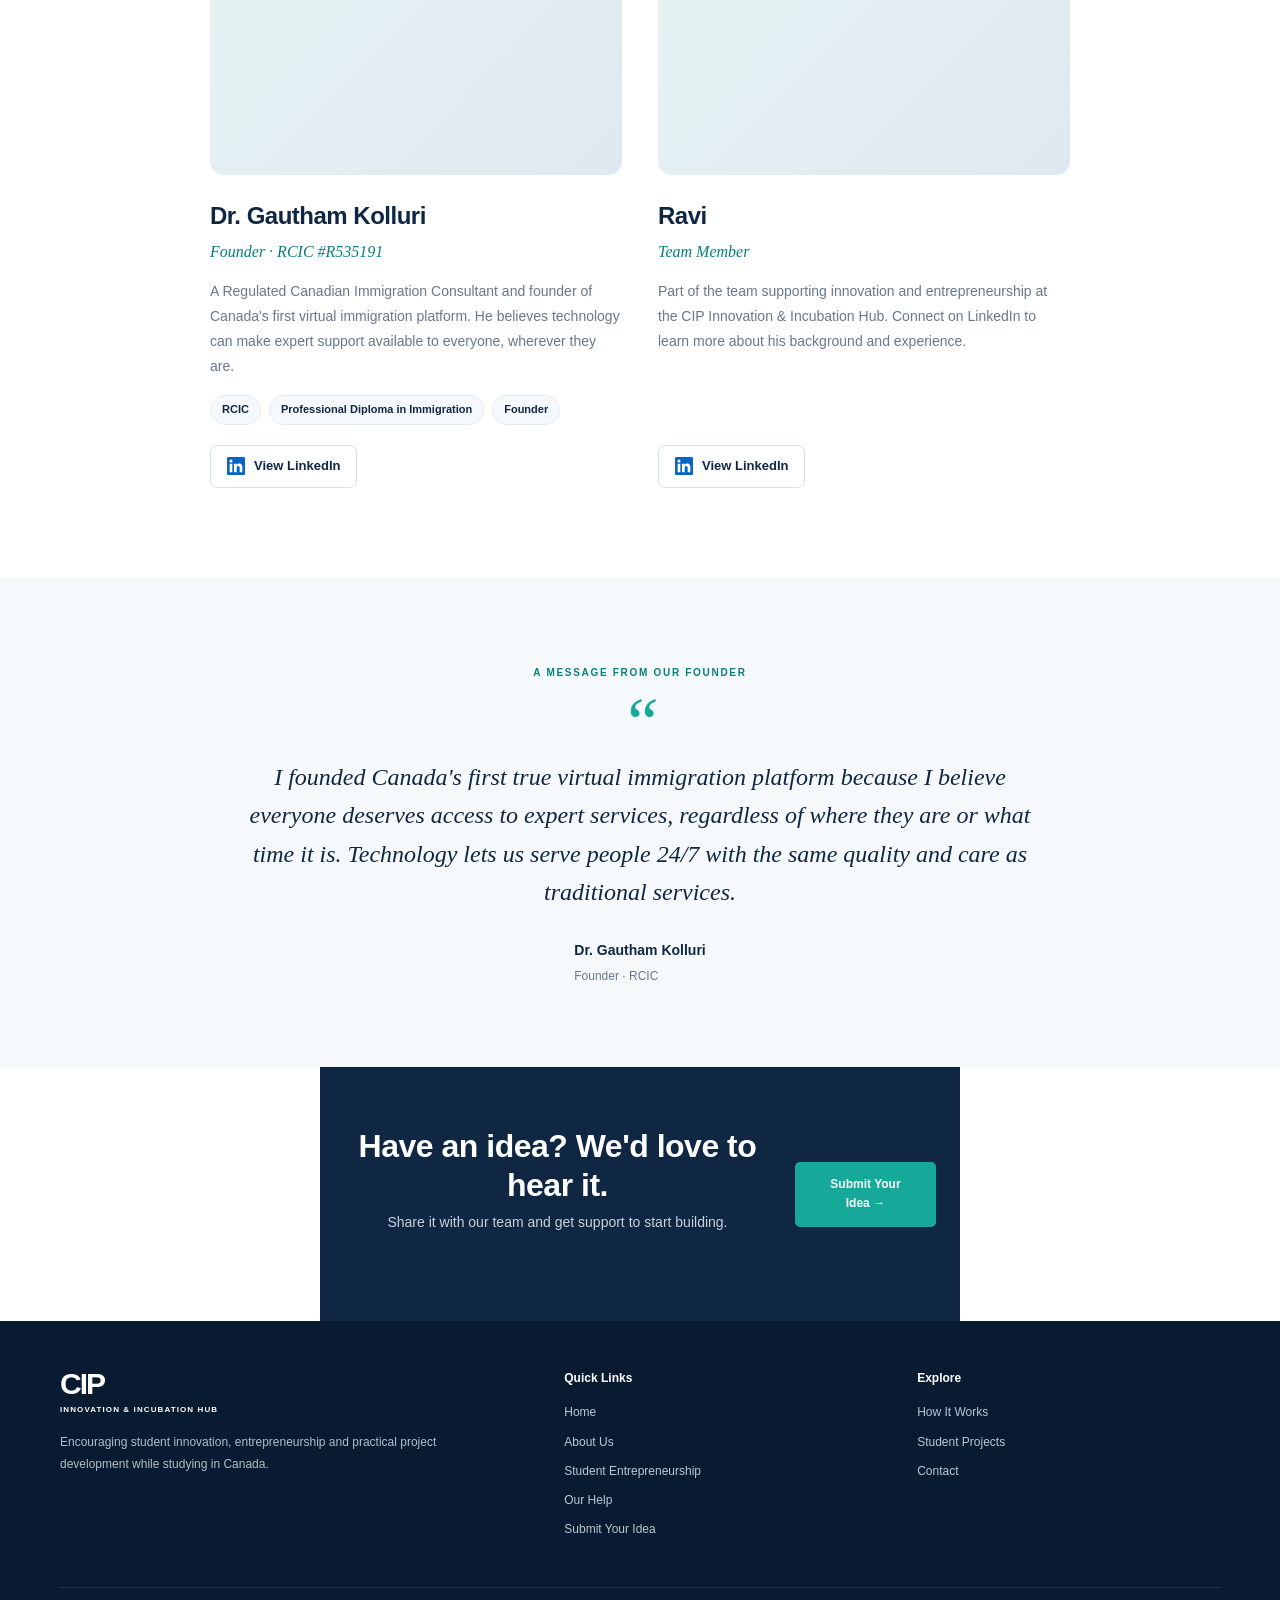
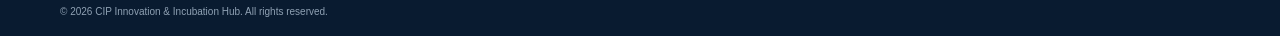
==== commit e84eb1b6: "New changes 11/6" ====
--- a/about.html
+++ b/about.html
@@ -450,4 +450,584 @@
 </script>
 
 </body>
+</html><!DOCTYPE html>
+<html lang="en">
+<head>
+    <meta charset="UTF-8">
+    <meta name="viewport" content="width=device-width, initial-scale=1.0">
+
+    <meta name="description" content="Meet the people behind the CIP Innovation & Incubation Hub.">
+
+    <title>About Us | CIP Innovation & Incubation Hub</title>
+
+    <!-- Shared site styles: menu, buttons, footer (same as every other page) -->
+    <link rel="stylesheet" href="styles.css">
+
+    <!-- Styles used only on the About Us page -->
+    <style>
+
+        /* ================= PAGE INTRO ================= */
+
+        .team-intro {
+            position: relative;
+            overflow: hidden;
+            padding: 90px 0 60px;
+            background: #ffffff;
+        }
+
+        /* Decorative rings on the right, like the reference design */
+        .team-intro::after {
+            content: "";
+            position: absolute;
+            right: -120px;
+            top: 40px;
+            width: 340px;
+            height: 340px;
+            border-radius: 50%;
+            border: 1.5px solid #dcebea;
+            box-shadow:
+                0 0 0 30px #ffffff,
+                0 0 0 31.5px #dcebea,
+                0 0 0 60px #ffffff,
+                0 0 0 61.5px #e8f2f1;
+            pointer-events: none;
+        }
+
+        .team-intro .container {
+            position: relative;
+            z-index: 1;
+        }
+
+        .team-intro h1 {
+            max-width: 720px;
+            font-size: clamp(34px, 4.6vw, 54px);
+            line-height: 1.15;
+            letter-spacing: -1.5px;
+            color: var(--navy);
+            margin-bottom: 22px;
+        }
+
+        /* Italic highlighted words in the heading */
+        .team-intro h1 em {
+            font-family: Georgia, "Times New Roman", serif;
+            font-weight: 400;
+            font-style: italic;
+            letter-spacing: -0.5px;
+            color: var(--teal-dark);
+        }
+
+        .team-intro p {
+            max-width: 620px;
+            font-size: 16px;
+            line-height: 1.8;
+            color: var(--muted);
+        }
+
+
+        /* ================= TEAM GRID ================= */
+
+        .team-section {
+            padding: 30px 0 90px;
+            background: #ffffff;
+        }
+
+        .member-grid {
+            display: grid;
+            grid-template-columns: repeat(2, minmax(0, 1fr));
+            gap: 36px;
+            max-width: 860px;
+            margin: 0 auto;
+        }
+
+        .member-card {
+            display: flex;
+            flex-direction: column;
+        }
+
+        /* Square photo with a soft teal background */
+        .member-photo {
+            position: relative;
+            aspect-ratio: 1 / 1;
+            overflow: hidden;
+            border-radius: 14px;
+            background: linear-gradient(135deg, #e7f7f5, #dfe8ef);
+            margin-bottom: 22px;
+        }
+
+        .member-photo img {
+            width: 100%;
+            height: 100%;
+            object-fit: cover;
+            display: block;
+            transition: transform 0.4s ease;
+        }
+
+        .member-card:hover .member-photo img {
+            transform: scale(1.04);
+        }
+
+        /* Shows initials if a photo is missing */
+        .member-photo .initials {
+            position: absolute;
+            inset: 0;
+            display: none;
+            place-items: center;
+            font-size: 64px;
+            font-weight: 900;
+            color: var(--teal-dark);
+        }
+
+        .member-photo.no-photo .initials {
+            display: grid;
+        }
+
+        .member-card h2 {
+            font-size: 24px;
+            color: var(--navy);
+            letter-spacing: -0.5px;
+            margin-bottom: 4px;
+        }
+
+        .member-role {
+            font-family: Georgia, "Times New Roman", serif;
+            font-style: italic;
+            font-size: 16px;
+            color: var(--teal-dark);
+            margin-bottom: 14px;
+        }
+
+        .member-bio {
+            font-size: 14px;
+            line-height: 1.8;
+            color: var(--muted);
+            margin-bottom: 16px;
+        }
+
+        /* Small credential tags */
+        .member-tags {
+            display: flex;
+            flex-wrap: wrap;
+            gap: 8px;
+            margin-bottom: 20px;
+        }
+
+        .member-tags span {
+            font-size: 11px;
+            font-weight: 700;
+            color: var(--navy);
+            background: var(--light);
+            border: 1px solid var(--line);
+            border-radius: 20px;
+            padding: 5px 11px;
+        }
+
+        /* LinkedIn button */
+        .linkedin-link {
+            margin-top: auto;
+            align-self: flex-start;
+            display: inline-flex;
+            align-items: center;
+            gap: 9px;
+            padding: 10px 16px;
+            border: 1.5px solid #d5e0e8;
+            border-radius: 7px;
+            font-size: 13px;
+            font-weight: 700;
+            color: var(--navy);
+            transition: 0.2s;
+        }
+
+        .linkedin-link svg {
+            width: 18px;
+            height: 18px;
+            fill: #0a66c2;
+            transition: fill 0.2s;
+        }
+
+        .linkedin-link:hover {
+            background: #0a66c2;
+            border-color: #0a66c2;
+            color: #ffffff;
+        }
+
+        .linkedin-link:hover svg {
+            fill: #ffffff;
+        }
+
+        .linkedin-link:focus-visible {
+            outline: 3px solid var(--teal);
+            outline-offset: 3px;
+        }
+
+
+        /* ================= FOUNDER MESSAGE ================= */
+
+        .founder-message {
+            background: var(--light);
+            padding: 80px 0;
+        }
+
+        .founder-quote {
+            max-width: 820px;
+            margin: 0 auto;
+            text-align: center;
+        }
+
+        .founder-quote blockquote {
+            font-family: Georgia, "Times New Roman", serif;
+            font-style: italic;
+            font-size: clamp(19px, 2.3vw, 24px);
+            line-height: 1.6;
+            color: var(--navy);
+            margin: 6px 0 26px;
+        }
+
+        .founder-quote blockquote::before {
+            content: "\201C";
+            display: block;
+            font-size: 70px;
+            line-height: 0.6;
+            color: var(--teal);
+            margin-bottom: 14px;
+        }
+
+        .quote-person {
+            display: inline-flex;
+            align-items: center;
+            gap: 12px;
+            text-align: left;
+        }
+
+        .quote-person img {
+            width: 48px;
+            height: 48px;
+            border-radius: 50%;
+            object-fit: cover;
+        }
+
+        .quote-person strong {
+            display: block;
+            font-size: 14px;
+            color: var(--navy);
+        }
+
+        .quote-person span {
+            font-size: 12px;
+            color: var(--muted);
+        }
+
+
+        /* ================= CALL TO ACTION ================= */
+
+        .about-cta {
+            background: var(--navy);
+            color: #ffffff;
+            padding: 60px 0;
+        }
+
+        .about-cta .container {
+            display: flex;
+            align-items: center;
+            justify-content: space-between;
+            gap: 24px;
+        }
+
+        .about-cta h2 {
+            font-size: clamp(24px, 3vw, 32px);
+            letter-spacing: -0.5px;
+            margin-bottom: 6px;
+        }
+
+        .about-cta p {
+            color: #c5d2df;
+            font-size: 14px;
+        }
+
+
+        /* ================= RESPONSIVE ================= */
+
+        @media (max-width: 800px) {
+
+            .team-intro {
+                padding: 60px 0 40px;
+            }
+
+            .team-intro::after {
+                display: none;
+            }
+
+            .about-cta .container {
+                flex-direction: column;
+                align-items: flex-start;
+            }
+
+        }
+
+        @media (max-width: 600px) {
+
+            .member-grid {
+                grid-template-columns: 1fr;
+                max-width: 420px;
+                margin: 0 auto;
+                gap: 50px;
+            }
+
+            .team-section {
+                padding-bottom: 65px;
+            }
+
+            .founder-message {
+                padding: 60px 0;
+            }
+
+        }
+
+    </style>
+</head>
+
+<body>
+
+<!-- ================= NAVIGATION (same as every page) ================= -->
+
+<header class="site-header">
+    <div class="container nav-wrap">
+
+        <a href="index.html" class="brand">
+            <span class="brand-mark">CIP</span>
+            <span class="brand-sub">INNOVATION & INCUBATION HUB</span>
+        </a>
+
+        <button class="menu-toggle" id="menuToggle" aria-label="Toggle navigation" aria-expanded="false">
+            ☰
+        </button>
+
+        <nav class="main-nav" id="mainNav">
+            <a href="index.html">Home</a>
+            <a href="about.html" class="active" aria-current="page">About Us</a>
+            <a href="index.html#student-entrepreneurship">Student Entrepreneurship</a>
+            <a href="index.html#our-help">Our Help</a>
+            <a href="submit-idea.html" class="nav-cta">Submit Your Idea</a>
+        </nav>
+
+    </div>
+</header>
+
+
+<main>
+
+<!-- ================= PAGE INTRO ================= -->
+
+<section class="team-intro">
+    <div class="container">
+
+        <span class="eyebrow">ABOUT CIP INNOVATION HUB</span>
+
+        <h1>
+            Meet the people helping students
+            turn <em>ideas</em> into <em>real products</em>
+        </h1>
+
+        <p>
+            We believe students have the creativity to build meaningful
+            solutions. Our team supports student innovation and
+            entrepreneurship, and helps turn ideas into opportunities.
+        </p>
+
+    </div>
+</section>
+
+
+<!-- ================= TEAM ================= -->
+
+<section class="team-section">
+    <div class="container">
+
+        <div class="member-grid">
+
+            <!-- PROFILE 1: DR. GAUTHAM KOLLURI -->
+
+            <article class="member-card">
+
+                <div class="member-photo">
+                    <img src="images/dr-gautham.jpg"
+                         alt="Dr. Gautham Kolluri"
+                         onerror="this.parentElement.classList.add('no-photo'); this.remove();">
+                    <span class="initials" aria-hidden="true">GK</span>
+                </div>
+
+                <h2>Dr. Gautham Kolluri</h2>
+
+                <p class="member-role">Founder · RCIC #R535191</p>
+
+                <p class="member-bio">
+                    A Regulated Canadian Immigration Consultant and founder of
+                    Canada's first virtual immigration platform. He believes
+                    technology can make expert support available to everyone,
+                    wherever they are.
+                </p>
+
+                <div class="member-tags">
+                    <span>RCIC</span>
+                    <span>Professional Diploma in Immigration</span>
+                    <span>Founder</span>
+                </div>
+
+                <a class="linkedin-link"
+                   href="https://www.linkedin.com/in/gauthamkolluri/"
+                   target="_blank"
+                   rel="noopener noreferrer"
+                   aria-label="Dr. Gautham Kolluri on LinkedIn (opens in a new tab)">
+                    <svg viewBox="0 0 24 24" aria-hidden="true"><path d="M20.45 20.45h-3.56v-5.57c0-1.33-.02-3.04-1.85-3.04-1.85 0-2.14 1.45-2.14 2.94v5.67H9.34V9h3.42v1.56h.05c.48-.9 1.64-1.85 3.37-1.85 3.6 0 4.27 2.37 4.27 5.46v6.28zM5.34 7.43a2.06 2.06 0 1 1 0-4.13 2.06 2.06 0 0 1 0 4.13zM7.12 20.45H3.56V9h3.56v11.45zM22.22 0H1.77C.79 0 0 .77 0 1.73v20.54C0 23.23.79 24 1.77 24h20.45c.98 0 1.78-.77 1.78-1.73V1.73C24 .77 23.2 0 22.22 0z"/></svg>
+                    View LinkedIn
+                </a>
+
+            </article>
+
+
+            <!-- PROFILE 2: RAVI -->
+            <!-- TODO: replace the role and bio below with Ravi's real title and 2-3 line bio -->
+
+            <article class="member-card">
+
+                <div class="member-photo">
+                    <img src="images/ravi.jpg"
+                         alt="Ravi"
+                         onerror="this.parentElement.classList.add('no-photo'); this.remove();">
+                    <span class="initials" aria-hidden="true">R</span>
+                </div>
+
+                <h2>Ravi</h2>
+
+                <p class="member-role">Team Member</p>
+
+                <p class="member-bio">
+                    Part of the team supporting innovation and entrepreneurship
+                    at the CIP Innovation &amp; Incubation Hub. Connect on
+                    LinkedIn to learn more about his background and experience.
+                </p>
+
+                <a class="linkedin-link"
+                   href="https://www.linkedin.com/in/ravicm/"
+                   target="_blank"
+                   rel="noopener noreferrer"
+                   aria-label="Ravi on LinkedIn (opens in a new tab)">
+                    <svg viewBox="0 0 24 24" aria-hidden="true"><path d="M20.45 20.45h-3.56v-5.57c0-1.33-.02-3.04-1.85-3.04-1.85 0-2.14 1.45-2.14 2.94v5.67H9.34V9h3.42v1.56h.05c.48-.9 1.64-1.85 3.37-1.85 3.6 0 4.27 2.37 4.27 5.46v6.28zM5.34 7.43a2.06 2.06 0 1 1 0-4.13 2.06 2.06 0 0 1 0 4.13zM7.12 20.45H3.56V9h3.56v11.45zM22.22 0H1.77C.79 0 0 .77 0 1.73v20.54C0 23.23.79 24 1.77 24h20.45c.98 0 1.78-.77 1.78-1.73V1.73C24 .77 23.2 0 22.22 0z"/></svg>
+                    View LinkedIn
+                </a>
+
+            </article>
+
+        </div>
+
+    </div>
+</section>
+
+
+<!-- ================= FOUNDER MESSAGE ================= -->
+
+<section class="founder-message">
+    <div class="container founder-quote">
+
+        <span class="eyebrow">A MESSAGE FROM OUR FOUNDER</span>
+
+        <blockquote>
+            I founded Canada's first true virtual immigration platform because
+            I believe everyone deserves access to expert services, regardless
+            of where they are or what time it is. Technology lets us serve
+            people 24/7 with the same quality and care as traditional services.
+        </blockquote>
+
+        <div class="quote-person">
+            <img src="images/dr-gautham.jpg" alt="" onerror="this.remove();">
+            <div>
+                <strong>Dr. Gautham Kolluri</strong>
+                <span>Founder · RCIC</span>
+            </div>
+        </div>
+
+    </div>
+</section>
+
+
+<!-- ================= CALL TO ACTION ================= -->
+
+<section class="about-cta">
+    <div class="container">
+
+        <div>
+            <h2>Have an idea? We'd love to hear it.</h2>
+            <p>Share it with our team and get support to start building.</p>
+        </div>
+
+        <a href="submit-idea.html" class="btn btn-primary">Submit Your Idea →</a>
+
+    </div>
+</section>
+
+</main>
+
+
+<!-- ================= FOOTER (same as every page) ================= -->
+
+<footer class="site-footer">
+
+    <div class="container footer-main">
+
+        <div>
+            <a href="index.html" class="brand brand-footer">
+                <span class="brand-mark">CIP</span>
+                <span class="brand-sub">INNOVATION & INCUBATION HUB</span>
+            </a>
+
+            <p>
+                Encouraging student innovation, entrepreneurship
+                and practical project development while studying in Canada.
+            </p>
+        </div>
+
+        <div class="footer-nav">
+            <strong>Quick Links</strong>
+            <a href="index.html">Home</a>
+            <a href="about.html">About Us</a>
+            <a href="index.html#student-entrepreneurship">Student Entrepreneurship</a>
+            <a href="index.html#our-help">Our Help</a>
+            <a href="submit-idea.html">Submit Your Idea</a>
+        </div>
+
+        <div class="footer-nav">
+            <strong>Explore</strong>
+            <a href="get-started.html">How It Works</a>
+            <a href="projects.html">Student Projects</a>
+            <a href="mailto:info@cipstudyabroad.com">Contact</a>
+        </div>
+
+    </div>
+
+    <div class="container footer-bottom">
+        © 2026 CIP Innovation & Incubation Hub. All rights reserved.
+    </div>
+
+</footer>
+
+
+<!-- ================= MOBILE NAVIGATION ================= -->
+
+<script>
+    const menuToggle = document.getElementById("menuToggle");
+    const mainNav = document.getElementById("mainNav");
+
+    menuToggle.addEventListener("click", () => {
+        mainNav.classList.toggle("open");
+        menuToggle.setAttribute("aria-expanded", mainNav.classList.contains("open"));
+    });
+
+    document.querySelectorAll(".main-nav a").forEach((link) => {
+        link.addEventListener("click", () => {
+            mainNav.classList.remove("open");
+            menuToggle.setAttribute("aria-expanded", "false");
+        });
+    });
+</script>
+
+</body>
 </html>
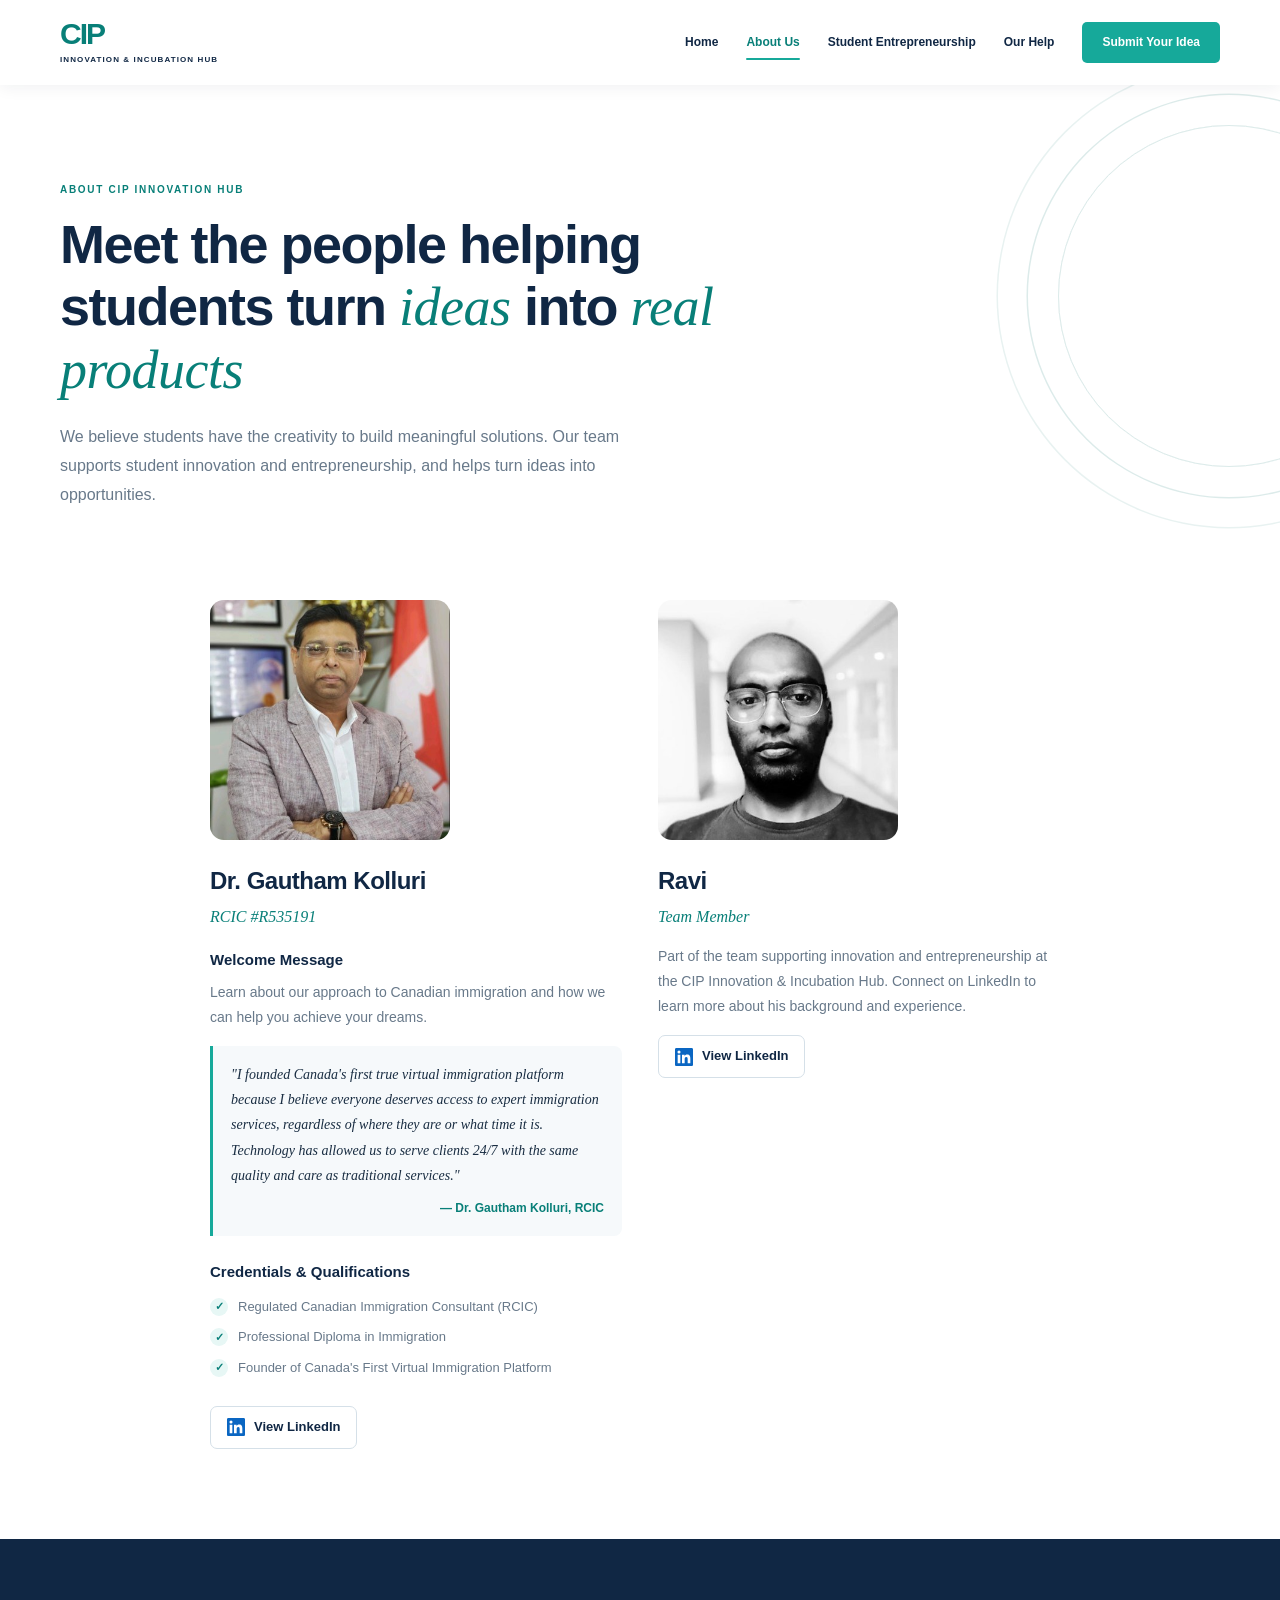
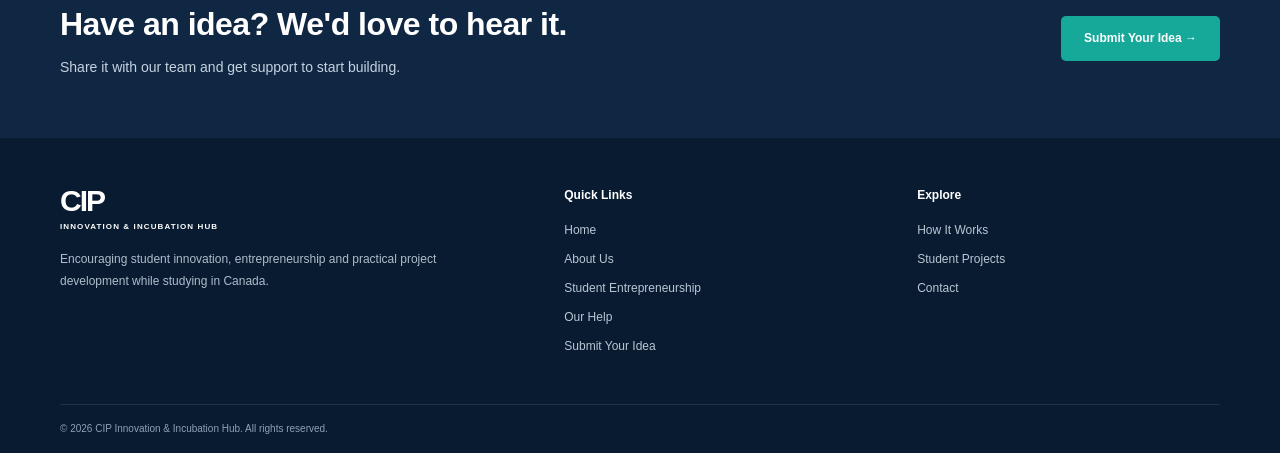
==== commit 79bc1157: "New changes 11/6" ====
--- a/about.html
+++ b/about.html
@@ -1,456 +1,4 @@
 <!DOCTYPE html>
-<html lang="en">
-<head>
-    <meta charset="UTF-8">
-    <meta name="viewport" content="width=device-width, initial-scale=1.0">
-
-    <meta name="description" content="Meet the people behind the CIP Innovation & Incubation Hub.">
-
-    <title>About Us | CIP Innovation & Incubation Hub</title>
-
-    <!-- Shared menu, footer, buttons and colours (same as every other page) -->
-    <link rel="stylesheet" href="styles.css">
-
-    <!-- Styles used only on this About Us page -->
-    <style>
-
-        /* ================= PHOTO HEADER ================= */
-
-        .about-banner {
-            background:
-                linear-gradient(
-                    90deg,
-                    rgba(5, 22, 42, 0.94),
-                    rgba(5, 22, 42, 0.70)
-                ),
-                url("https://images.unsplash.com/photo-1522071820081-009f0129c71c?auto=format&fit=crop&w=2000&q=85")
-                center / cover;
-
-            color: #ffffff;
-            padding: 100px 0 90px;
-        }
-
-        .about-banner h1 {
-            max-width: 780px;
-            font-size: clamp(34px, 4.8vw, 56px);
-            font-weight: 850;
-            line-height: 1.15;
-            letter-spacing: -1.5px;
-            margin-bottom: 20px;
-        }
-
-        .about-banner h1 span {
-            color: var(--mint);
-        }
-
-        .about-banner p {
-            max-width: 640px;
-            font-size: 16px;
-            line-height: 1.8;
-            color: #e2eaf1;
-        }
-
-
-        /* ================= TEAM GRID ================= */
-
-        .people-grid {
-            display: grid;
-            grid-template-columns: repeat(2, minmax(0, 1fr));
-            gap: 32px;
-            max-width: 900px;
-            margin: 0 auto;
-        }
-
-        .person-card {
-            display: flex;
-            flex-direction: column;
-            background: #ffffff;
-            border: 1px solid var(--line);
-            border-radius: 14px;
-            overflow: hidden;
-            transition: transform 0.25s, box-shadow 0.25s;
-        }
-
-        .person-card:hover {
-            transform: translateY(-5px);
-            box-shadow: var(--shadow);
-        }
-
-
-        /* Large square photo */
-
-        .person-photo {
-            position: relative;
-            aspect-ratio: 1 / 1;
-            background: #e7f7f5;
-            overflow: hidden;
-        }
-
-        .person-photo img {
-            width: 100%;
-            height: 100%;
-            object-fit: cover;
-            display: block;
-            transition: transform 0.5s;
-        }
-
-        .person-card:hover .person-photo img {
-            transform: scale(1.04);
-        }
-
-        /* Shown only if a photo fails to load */
-        .person-initials {
-            position: absolute;
-            inset: 0;
-            display: none;
-            place-items: center;
-            font-size: 64px;
-            font-weight: 900;
-            color: var(--teal-dark);
-        }
-
-        .person-photo.no-photo .person-initials {
-            display: grid;
-        }
-
-
-        /* Name, role, bio, LinkedIn */
-
-        .person-body {
-            display: flex;
-            flex-direction: column;
-            flex: 1;
-            padding: 26px 28px 28px;
-        }
-
-        .person-body h2 {
-            font-size: 24px;
-            color: var(--navy);
-            letter-spacing: -0.5px;
-            line-height: 1.25;
-        }
-
-        .person-role {
-            font-size: 14px;
-            font-style: italic;
-            color: var(--teal-dark);
-            margin: 4px 0 16px;
-        }
-
-        .person-bio {
-            font-size: 14px;
-            line-height: 1.8;
-            color: var(--muted);
-            margin-bottom: 0;
-        }
-
-        /* Small LinkedIn icon next to the name (the whole card is the link) */
-        .name-linkedin {
-            width: 18px;
-            height: 18px;
-            fill: #0a66c2;
-            vertical-align: -1px;
-            margin-left: 4px;
-        }
-
-        .person-card {
-            color: inherit;
-            cursor: pointer;
-        }
-
-        .person-card:hover h2 {
-            color: var(--teal-dark);
-        }
-
-        .person-card:focus-visible {
-            outline: 3px solid var(--teal);
-            outline-offset: 4px;
-        }
-
-
-        /* ================= CALL TO ACTION ================= */
-
-        .about-cta {
-            text-align: center;
-            max-width: 640px;
-            margin: 0 auto;
-            position: relative;
-            z-index: 1;
-        }
-
-        .about-cta h2 {
-            font-size: clamp(28px, 3.6vw, 38px);
-            line-height: 1.2;
-            margin-bottom: 14px;
-        }
-
-        .about-cta p {
-            color: #c5d2df;
-            font-size: 14px;
-            line-height: 1.8;
-            margin-bottom: 26px;
-        }
-
-
-        /* ================= MOBILE ================= */
-
-        @media (max-width: 700px) {
-
-            .people-grid {
-                grid-template-columns: 1fr;
-                max-width: 440px;
-            }
-
-            .about-banner {
-                padding: 70px 0 60px;
-            }
-
-        }
-
-    </style>
-</head>
-
-<body>
-
-<!-- ================= NAVIGATION (same as every page) ================= -->
-
-<header class="site-header">
-    <div class="container nav-wrap">
-
-        <a href="index.html" class="brand">
-            <span class="brand-mark">CIP</span>
-            <span class="brand-sub">INNOVATION & INCUBATION HUB</span>
-        </a>
-
-        <button class="menu-toggle" id="menuToggle" aria-label="Toggle navigation" aria-expanded="false">
-            ☰
-        </button>
-
-        <nav class="main-nav" id="mainNav">
-            <a href="index.html">Home</a>
-            <a href="about.html" class="active" aria-current="page">About Us</a>
-            <a href="index.html#student-entrepreneurship">Student Entrepreneurship</a>
-            <a href="index.html#our-help">Our Help</a>
-            <a href="submit-idea.html" class="nav-cta">Submit Your Idea</a>
-        </nav>
-
-    </div>
-</header>
-
-
-<main>
-
-<!-- ================= PHOTO HEADER ================= -->
-
-<section class="about-banner">
-    <div class="container">
-
-        <span class="eyebrow eyebrow-light">ABOUT CIP INNOVATION HUB</span>
-
-        <h1>
-            Meet the People
-            <span>Behind Our Vision.</span>
-        </h1>
-
-        <p>
-            We believe students have the creativity and potential to build
-            meaningful solutions. Our goal is to encourage student innovation,
-            support entrepreneurship and help turn ideas into opportunities.
-        </p>
-
-    </div>
-</section>
-
-
-<!-- ================= TEAM ================= -->
-
-<section class="section section-light">
-    <div class="container">
-
-        <div class="section-heading">
-
-            <span class="eyebrow">WHO WE ARE</span>
-
-            <h2>Our Leadership &amp; Team</h2>
-
-            <p>
-                Meet the people supporting innovation
-                and entrepreneurship at the hub.
-            </p>
-
-        </div>
-
-
-        <div class="people-grid">
-
-
-            <!-- PROFILE 1: DR. GAUTHAM KOLLURI -->
-
-            <a href="https://www.linkedin.com/in/gauthamkolluri/"
-               target="_blank"
-               rel="noopener noreferrer"
-               class="person-card"
-               aria-label="Dr. Gautham Kolluri on LinkedIn (opens in a new tab)">
-
-                <div class="person-photo">
-                    <img src="images/dr-gautham.jpg"
-                         alt="Dr. Gautham Kolluri"
-                         onerror="this.parentElement.classList.add('no-photo'); this.remove();">
-                    <span class="person-initials" aria-hidden="true">GK</span>
-                </div>
-
-                <div class="person-body">
-
-                    <h2>Dr. Gautham Kolluri <svg class="name-linkedin" viewBox="0 0 24 24" aria-hidden="true">
-                            <path d="M20.45 20.45h-3.56v-5.57c0-1.33-.03-3.04-1.85-3.04-1.86 0-2.14 1.45-2.14 2.94v5.67H9.35V9h3.41v1.56h.05c.48-.9 1.64-1.85 3.37-1.85 3.6 0 4.27 2.37 4.27 5.46v6.28zM5.34 7.43a2.06 2.06 0 1 1 0-4.13 2.06 2.06 0 0 1 0 4.13zM7.12 20.45H3.56V9h3.56v11.45zM22.22 0H1.77C.79 0 0 .77 0 1.73v20.54C0 23.23.79 24 1.77 24h20.45c.98 0 1.78-.77 1.78-1.73V1.73C24 .77 23.2 0 22.22 0z"/>
-                        </svg></h2>
-
-                    <p class="person-role">Founder · RCIC #R535191</p>
-
-                    <p class="person-bio">
-                        Social Edutech entrepreneur and Regulated Canadian
-                        Immigration Consultant (RCIC) with 25 years of expertise
-                        in international education and student recruitment from
-                        Eastern Europe, India and South Asia.
-                    </p>
-
-                </div>
-
-            </a>
-
-
-            <!-- PROFILE 2: RAVI -->
-            <!-- TODO: replace the role and bio below with Ravi's real details -->
-
-            <a href="https://www.linkedin.com/in/ravicm/"
-               target="_blank"
-               rel="noopener noreferrer"
-               class="person-card"
-               aria-label="Ravi on LinkedIn (opens in a new tab)">
-
-                <div class="person-photo">
-                    <img src="images/ravi.jpg"
-                         alt="Ravi"
-                         onerror="this.parentElement.classList.add('no-photo'); this.remove();">
-                    <span class="person-initials" aria-hidden="true">R</span>
-                </div>
-
-                <div class="person-body">
-
-                    <h2>Ravi <svg class="name-linkedin" viewBox="0 0 24 24" aria-hidden="true">
-                            <path d="M20.45 20.45h-3.56v-5.57c0-1.33-.03-3.04-1.85-3.04-1.86 0-2.14 1.45-2.14 2.94v5.67H9.35V9h3.41v1.56h.05c.48-.9 1.64-1.85 3.37-1.85 3.6 0 4.27 2.37 4.27 5.46v6.28zM5.34 7.43a2.06 2.06 0 1 1 0-4.13 2.06 2.06 0 0 1 0 4.13zM7.12 20.45H3.56V9h3.56v11.45zM22.22 0H1.77C.79 0 0 .77 0 1.73v20.54C0 23.23.79 24 1.77 24h20.45c.98 0 1.78-.77 1.78-1.73V1.73C24 .77 23.2 0 22.22 0z"/>
-                        </svg></h2>
-
-                    <p class="person-role">Innovation Hub Team</p>
-
-                    <p class="person-bio">
-                        Works with students at the CIP Innovation &amp; Incubation Hub
-                        to turn early ideas into practical, buildable projects.
-                    </p>
-
-                </div>
-
-            </a>
-
-
-        </div>
-
-    </div>
-</section>
-
-
-<!-- ================= CALL TO ACTION ================= -->
-
-<section class="section support-section">
-    <div class="container">
-
-        <div class="about-cta">
-
-            <span class="eyebrow eyebrow-light">HAVE AN IDEA?</span>
-
-            <h2>Let's Build It Together.</h2>
-
-            <p>
-                Share your idea with the hub and we'll help you
-                explore the next steps.
-            </p>
-
-            <a href="submit-idea.html" class="btn btn-primary">
-                Submit Your Idea →
-            </a>
-
-        </div>
-
-    </div>
-</section>
-
-</main>
-
-
-<!-- ================= FOOTER (same as every page) ================= -->
-
-<footer class="site-footer">
-
-    <div class="container footer-main">
-
-        <div>
-            <a href="index.html" class="brand brand-footer">
-                <span class="brand-mark">CIP</span>
-                <span class="brand-sub">INNOVATION & INCUBATION HUB</span>
-            </a>
-
-            <p>
-                Encouraging student innovation, entrepreneurship
-                and practical project development while studying in Canada.
-            </p>
-        </div>
-
-        <div class="footer-nav">
-            <strong>Quick Links</strong>
-            <a href="index.html">Home</a>
-            <a href="about.html">About Us</a>
-            <a href="index.html#student-entrepreneurship">Student Entrepreneurship</a>
-            <a href="index.html#our-help">Our Help</a>
-            <a href="submit-idea.html">Submit Your Idea</a>
-        </div>
-
-        <div class="footer-nav">
-            <strong>Explore</strong>
-            <a href="get-started.html">How It Works</a>
-            <a href="projects.html">Student Projects</a>
-            <a href="mailto:info@cipstudyabroad.com">Contact</a>
-        </div>
-
-    </div>
-
-    <div class="container footer-bottom">
-        © 2026 CIP Innovation & Incubation Hub. All rights reserved.
-    </div>
-
-</footer>
-
-
-<!-- ================= MOBILE NAVIGATION ================= -->
-
-<script>
-    const menuToggle = document.getElementById("menuToggle");
-    const mainNav = document.getElementById("mainNav");
-
-    menuToggle.addEventListener("click", () => {
-        mainNav.classList.toggle("open");
-        menuToggle.setAttribute("aria-expanded", mainNav.classList.contains("open"));
-    });
-
-    document.querySelectorAll(".main-nav a").forEach((link) => {
-        link.addEventListener("click", () => {
-            mainNav.classList.remove("open");
-            menuToggle.setAttribute("aria-expanded", "false");
-        });
-    });
-</script>
-
-</body>
-</html><!DOCTYPE html>
 <html lang="en">
 <head>
     <meta charset="UTF-8">
@@ -533,6 +81,7 @@
 
         .member-grid {
             display: grid;
+            align-items: start;
             grid-template-columns: repeat(2, minmax(0, 1fr));
             gap: 36px;
             max-width: 860px;
@@ -547,6 +96,8 @@
         /* Square photo with a soft teal background */
         .member-photo {
             position: relative;
+            width: 100%;
+            max-width: 240px;
             aspect-ratio: 1 / 1;
             overflow: hidden;
             border-radius: 14px;
@@ -572,7 +123,7 @@
             inset: 0;
             display: none;
             place-items: center;
-            font-size: 64px;
+            font-size: 48px;
             font-weight: 900;
             color: var(--teal-dark);
         }
@@ -619,6 +170,64 @@
             border: 1px solid var(--line);
             border-radius: 20px;
             padding: 5px 11px;
+        }
+
+        .member-subhead {
+            font-size: 15px;
+            color: var(--navy);
+            margin: 4px 0 8px;
+        }
+
+        .member-quote {
+            font-family: Georgia, "Times New Roman", serif;
+            font-style: italic;
+            font-size: 14px;
+            line-height: 1.8;
+            color: var(--ink);
+            background: var(--light);
+            border-left: 3px solid var(--teal);
+            border-radius: 0 8px 8px 0;
+            padding: 16px 18px;
+            margin: 0 0 20px;
+        }
+
+        .member-quote cite {
+            display: block;
+            margin-top: 10px;
+            font-family: Arial, Helvetica, sans-serif;
+            font-style: normal;
+            font-size: 12px;
+            font-weight: 700;
+            color: var(--teal-dark);
+            text-align: right;
+        }
+
+        .member-credentials {
+            list-style: none;
+            margin-bottom: 22px;
+        }
+
+        .member-credentials li {
+            position: relative;
+            padding: 5px 0 5px 28px;
+            font-size: 13px;
+            color: var(--muted);
+        }
+
+        .member-credentials li::before {
+            content: "\2713";
+            position: absolute;
+            left: 0;
+            top: 6px;
+            width: 18px;
+            height: 18px;
+            display: grid;
+            place-items: center;
+            border-radius: 50%;
+            background: #e7f7f5;
+            color: var(--teal-dark);
+            font-size: 11px;
+            font-weight: 900;
         }
 
         /* LinkedIn button */
@@ -849,7 +458,7 @@
             <article class="member-card">
 
                 <div class="member-photo">
-                    <img src="images/dr-gautham.jpg"
+                    <img src="[data-uri]"
                          alt="Dr. Gautham Kolluri"
                          onerror="this.parentElement.classList.add('no-photo'); this.remove();">
                     <span class="initials" aria-hidden="true">GK</span>
@@ -857,20 +466,32 @@
 
                 <h2>Dr. Gautham Kolluri</h2>
 
-                <p class="member-role">Founder · RCIC #R535191</p>
+                <p class="member-role">RCIC #R535191</p>
+
+                <h3 class="member-subhead">Welcome Message</h3>
 
                 <p class="member-bio">
-                    A Regulated Canadian Immigration Consultant and founder of
-                    Canada's first virtual immigration platform. He believes
-                    technology can make expert support available to everyone,
-                    wherever they are.
+                    Learn about our approach to Canadian immigration
+                    and how we can help you achieve your dreams.
                 </p>
 
-                <div class="member-tags">
-                    <span>RCIC</span>
-                    <span>Professional Diploma in Immigration</span>
-                    <span>Founder</span>
-                </div>
+                <blockquote class="member-quote">
+                    "I founded Canada's first true virtual immigration
+                    platform because I believe everyone deserves access
+                    to expert immigration services, regardless of where
+                    they are or what time it is. Technology has allowed
+                    us to serve clients 24/7 with the same quality and
+                    care as traditional services."
+                    <cite>— Dr. Gautham Kolluri, RCIC</cite>
+                </blockquote>
+
+                <h3 class="member-subhead">Credentials &amp; Qualifications</h3>
+
+                <ul class="member-credentials">
+                    <li>Regulated Canadian Immigration Consultant (RCIC)</li>
+                    <li>Professional Diploma in Immigration</li>
+                    <li>Founder of Canada's First Virtual Immigration Platform</li>
+                </ul>
 
                 <a class="linkedin-link"
                    href="https://www.linkedin.com/in/gauthamkolluri/"
@@ -890,7 +511,7 @@
             <article class="member-card">
 
                 <div class="member-photo">
-                    <img src="images/ravi.jpg"
+                    <img src="[data-uri]"
                          alt="Ravi"
                          onerror="this.parentElement.classList.add('no-photo'); this.remove();">
                     <span class="initials" aria-hidden="true">R</span>
@@ -923,32 +544,6 @@
 </section>
 
 
-<!-- ================= FOUNDER MESSAGE ================= -->
-
-<section class="founder-message">
-    <div class="container founder-quote">
-
-        <span class="eyebrow">A MESSAGE FROM OUR FOUNDER</span>
-
-        <blockquote>
-            I founded Canada's first true virtual immigration platform because
-            I believe everyone deserves access to expert services, regardless
-            of where they are or what time it is. Technology lets us serve
-            people 24/7 with the same quality and care as traditional services.
-        </blockquote>
-
-        <div class="quote-person">
-            <img src="images/dr-gautham.jpg" alt="" onerror="this.remove();">
-            <div>
-                <strong>Dr. Gautham Kolluri</strong>
-                <span>Founder · RCIC</span>
-            </div>
-        </div>
-
-    </div>
-</section>
-
-
 <!-- ================= CALL TO ACTION ================= -->
 
 <section class="about-cta">
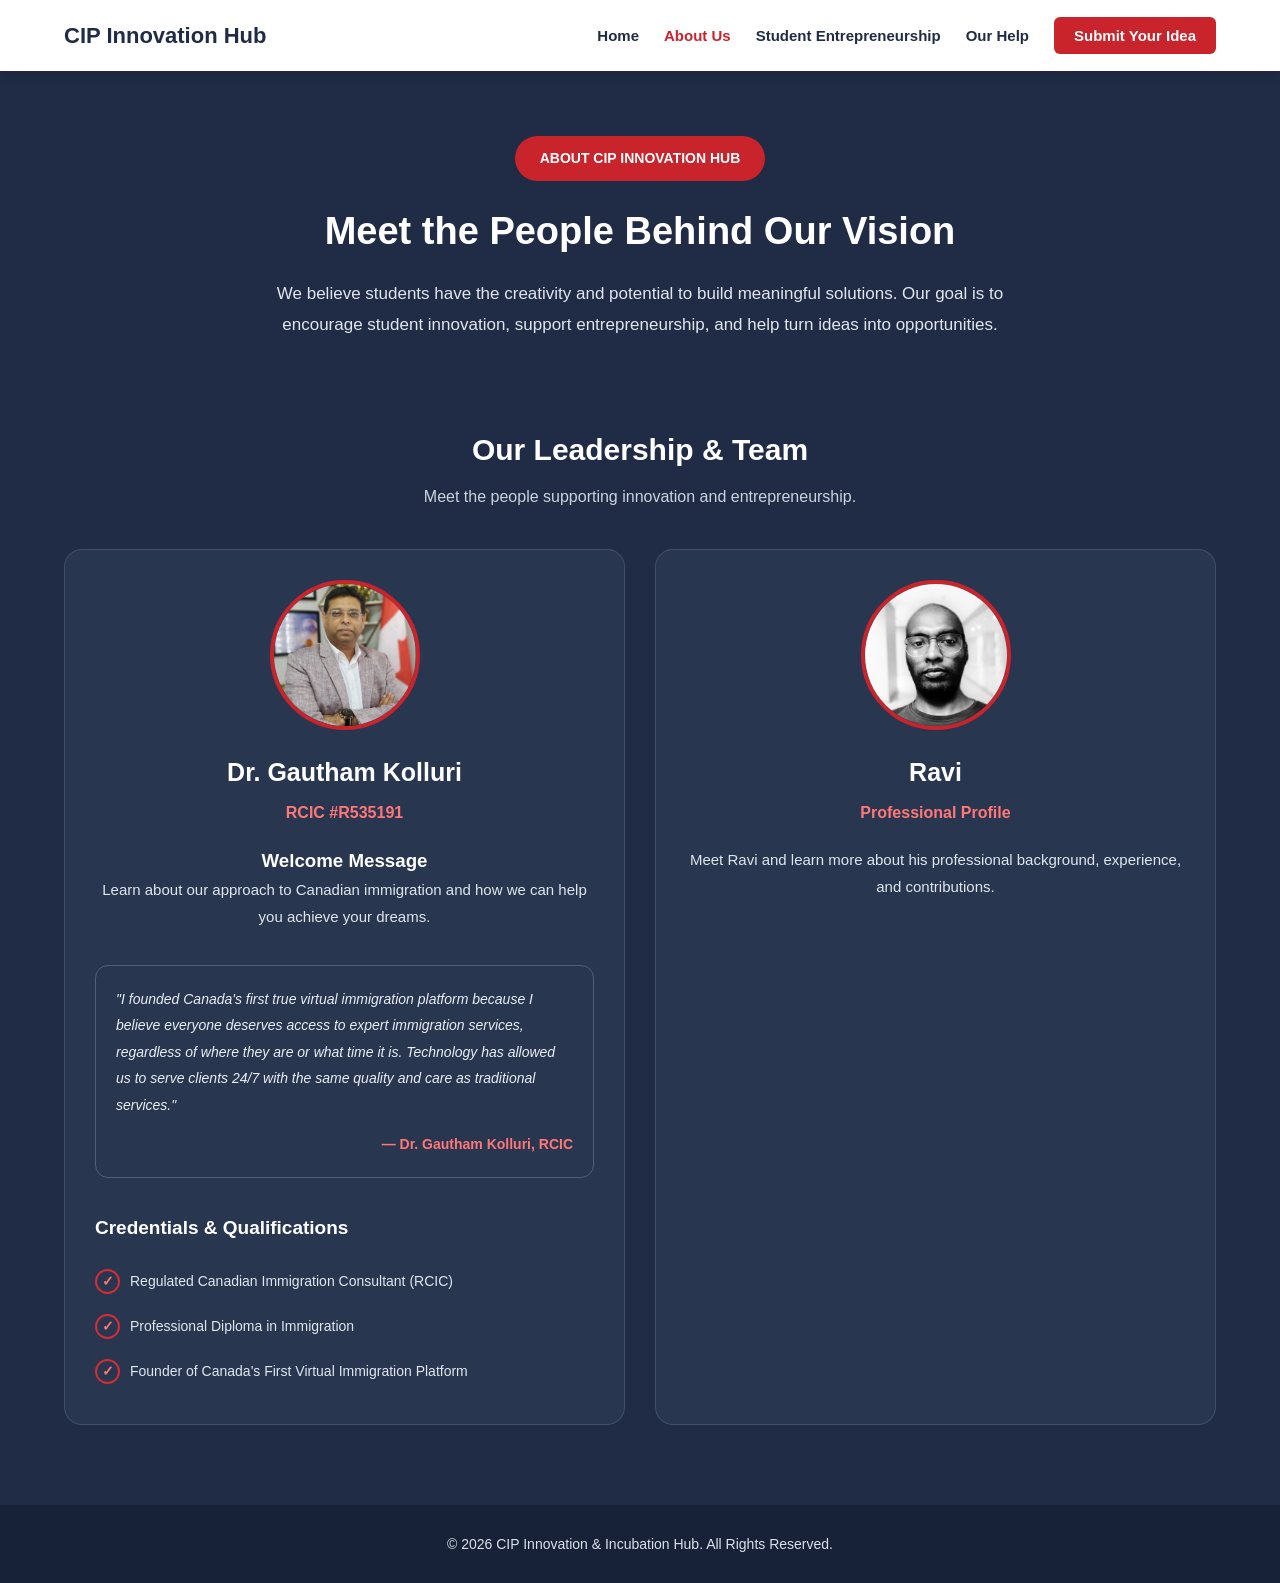
==== commit 0e79cce8: "New changes 11/6" ====
--- a/about.html
+++ b/about.html
@@ -1,628 +1,652 @@
 <!DOCTYPE html>
 <html lang="en">
+
 <head>
     <meta charset="UTF-8">
     <meta name="viewport" content="width=device-width, initial-scale=1.0">
 
-    <meta name="description" content="Meet the people behind the CIP Innovation & Incubation Hub.">
-
     <title>About Us | CIP Innovation & Incubation Hub</title>
 
-    <!-- Shared site styles: menu, buttons, footer (same as every other page) -->
-    <link rel="stylesheet" href="styles.css">
-
-    <!-- Styles used only on the About Us page -->
     <style>
 
-        /* ================= PAGE INTRO ================= */
-
-        .team-intro {
-            position: relative;
-            overflow: hidden;
-            padding: 90px 0 60px;
+        /* =========================
+           GLOBAL STYLES
+        ========================= */
+
+        * {
+            margin: 0;
+            padding: 0;
+            box-sizing: border-box;
+        }
+
+        body {
+            font-family: Arial, Helvetica, sans-serif;
+            background: #202c45;
+            color: white;
+            line-height: 1.6;
+        }
+
+
+        /* =========================
+           NAVIGATION
+        ========================= */
+
+        header {
             background: #ffffff;
-        }
-
-        /* Decorative rings on the right, like the reference design */
-        .team-intro::after {
-            content: "";
-            position: absolute;
-            right: -120px;
-            top: 40px;
-            width: 340px;
-            height: 340px;
-            border-radius: 50%;
-            border: 1.5px solid #dcebea;
-            box-shadow:
-                0 0 0 30px #ffffff,
-                0 0 0 31.5px #dcebea,
-                0 0 0 60px #ffffff,
-                0 0 0 61.5px #e8f2f1;
-            pointer-events: none;
-        }
-
-        .team-intro .container {
-            position: relative;
-            z-index: 1;
-        }
-
-        .team-intro h1 {
-            max-width: 720px;
-            font-size: clamp(34px, 4.6vw, 54px);
-            line-height: 1.15;
-            letter-spacing: -1.5px;
-            color: var(--navy);
-            margin-bottom: 22px;
-        }
-
-        /* Italic highlighted words in the heading */
-        .team-intro h1 em {
-            font-family: Georgia, "Times New Roman", serif;
-            font-weight: 400;
-            font-style: italic;
-            letter-spacing: -0.5px;
-            color: var(--teal-dark);
-        }
-
-        .team-intro p {
-            max-width: 620px;
-            font-size: 16px;
+            box-shadow: 0 3px 12px rgba(0, 0, 0, 0.12);
+            position: sticky;
+            top: 0;
+            z-index: 1000;
+        }
+
+        .navbar {
+            max-width: 1400px;
+            margin: auto;
+            padding: 18px 5%;
+            display: flex;
+            justify-content: space-between;
+            align-items: center;
+        }
+
+        .logo a {
+            text-decoration: none;
+            color: #202c45;
+            font-size: 22px;
+            font-weight: bold;
+        }
+
+        .nav-links {
+            display: flex;
+            align-items: center;
+            gap: 25px;
+            list-style: none;
+        }
+
+        .nav-links a {
+            text-decoration: none;
+            color: #202c45;
+            font-size: 15px;
+            font-weight: 600;
+            transition: 0.3s;
+        }
+
+        .nav-links a:hover,
+        .nav-links a.active {
+            color: #c9232b;
+        }
+
+        /* FEEDBACK 3: "Submit Your Idea" nav button */
+        .nav-links a.nav-cta {
+            background: #c9232b;
+            color: #ffffff;
+            padding: 10px 20px;
+            border-radius: 6px;
+        }
+
+        .nav-links a.nav-cta:hover {
+            background: #a81c23;
+            color: #ffffff;
+        }
+
+        .menu-toggle {
+            display: none;
+            background: #c9232b;
+            color: white;
+            border: none;
+            padding: 8px 14px;
+            border-radius: 7px;
+            font-size: 23px;
+            cursor: pointer;
+        }
+
+
+        /* =========================
+           ABOUT US HERO
+        ========================= */
+
+        .about-hero {
+            text-align: center;
+            padding: 65px 20px 50px;
+            background: #202c45;
+        }
+
+        .section-label {
+            display: inline-block;
+            background: #c9232b;
+            color: white;
+            padding: 11px 25px;
+            border-radius: 30px;
+            font-size: 14px;
+            font-weight: bold;
+            margin-bottom: 20px;
+        }
+
+        .about-hero h1 {
+            font-size: 38px;
+            margin-bottom: 18px;
+        }
+
+        .about-hero p {
+            max-width: 800px;
+            margin: auto;
+            color: #e1e6ef;
+            font-size: 17px;
             line-height: 1.8;
-            color: var(--muted);
-        }
-
-
-        /* ================= TEAM GRID ================= */
+        }
+
+
+        /* =========================
+           TEAM SECTION
+        ========================= */
 
         .team-section {
-            padding: 30px 0 90px;
-            background: #ffffff;
-        }
-
-        .member-grid {
+            background: #202c45;
+            padding: 35px 5% 80px;
+        }
+
+        .team-heading {
+            text-align: center;
+            margin-bottom: 40px;
+        }
+
+        .team-heading h2 {
+            font-size: 30px;
+            margin-bottom: 10px;
+        }
+
+        .team-heading p {
+            color: #cbd3df;
+        }
+
+        .team-container {
+            max-width: 1200px;
+            margin: auto;
             display: grid;
-            align-items: start;
+            /* Two profiles side by side */
             grid-template-columns: repeat(2, minmax(0, 1fr));
-            gap: 36px;
-            max-width: 860px;
-            margin: 0 auto;
-        }
-
-        .member-card {
+            gap: 30px;
+            align-items: stretch;
+        }
+
+
+        /* =========================
+           CLICKABLE PROFILE LINKS
+        ========================= */
+
+        .profile-link {
+            display: block;
+            color: inherit;
+            text-decoration: none;
+            height: 100%;
+            border-radius: 18px;
+        }
+
+        .profile-link:focus-visible {
+            outline: 3px solid #ff7777;
+            outline-offset: 5px;
+        }
+
+
+        /* =========================
+           PROFILE CARDS
+        ========================= */
+
+        .profile-card {
+            background: #293650;
+            border: 1px solid rgba(255, 255, 255, 0.12);
+            border-radius: 18px;
+            padding: 30px;
+            height: 100%;
             display: flex;
             flex-direction: column;
-        }
-
-        /* Square photo with a soft teal background */
-        .member-photo {
-            position: relative;
-            width: 100%;
-            max-width: 240px;
-            aspect-ratio: 1 / 1;
-            overflow: hidden;
-            border-radius: 14px;
-            background: linear-gradient(135deg, #e7f7f5, #dfe8ef);
-            margin-bottom: 22px;
-        }
-
-        .member-photo img {
-            width: 100%;
-            height: 100%;
+            transition: transform 0.3s, box-shadow 0.3s;
+            cursor: pointer;
+        }
+
+        .profile-link:hover .profile-card {
+            transform: translateY(-5px);
+            box-shadow: 0 12px 30px rgba(0, 0, 0, 0.3);
+        }
+
+        .profile-image {
+            width: 150px;
+            height: 150px;
+            border-radius: 50%;
             object-fit: cover;
             display: block;
-            transition: transform 0.4s ease;
-        }
-
-        .member-card:hover .member-photo img {
-            transform: scale(1.04);
-        }
-
-        /* Shows initials if a photo is missing */
-        .member-photo .initials {
-            position: absolute;
-            inset: 0;
-            display: none;
-            place-items: center;
-            font-size: 48px;
-            font-weight: 900;
-            color: var(--teal-dark);
-        }
-
-        .member-photo.no-photo .initials {
-            display: grid;
-        }
-
-        .member-card h2 {
-            font-size: 24px;
-            color: var(--navy);
-            letter-spacing: -0.5px;
-            margin-bottom: 4px;
-        }
-
-        .member-role {
-            font-family: Georgia, "Times New Roman", serif;
-            font-style: italic;
-            font-size: 16px;
-            color: var(--teal-dark);
-            margin-bottom: 14px;
-        }
-
-        .member-bio {
-            font-size: 14px;
+            margin: 0 auto 22px;
+            border: 4px solid #c9232b;
+            background: #e4e7ec;
+        }
+
+        .profile-content {
+            text-align: center;
+        }
+
+        .profile-content h2 {
+            font-size: 25px;
+            margin-bottom: 8px;
+        }
+
+        .profile-role {
+            color: #ff7777;
+            font-weight: bold;
+            margin-bottom: 20px;
+        }
+
+        .profile-description {
+            color: #e0e5ed;
+            font-size: 15px;
             line-height: 1.8;
-            color: var(--muted);
-            margin-bottom: 16px;
-        }
-
-        /* Small credential tags */
-        .member-tags {
-            display: flex;
-            flex-wrap: wrap;
-            gap: 8px;
             margin-bottom: 20px;
         }
 
-        .member-tags span {
-            font-size: 11px;
-            font-weight: 700;
-            color: var(--navy);
-            background: var(--light);
-            border: 1px solid var(--line);
-            border-radius: 20px;
-            padding: 5px 11px;
-        }
-
-        .member-subhead {
-            font-size: 15px;
-            color: var(--navy);
-            margin: 4px 0 8px;
-        }
-
-        .member-quote {
-            font-family: Georgia, "Times New Roman", serif;
+
+        /* =========================
+           FOUNDER QUOTE
+        ========================= */
+
+        .quote-box {
+            text-align: left;
+            border: 1px solid rgba(255, 255, 255, 0.2);
+            padding: 20px;
+            border-radius: 13px;
+            margin: 15px 0 25px;
+            color: #e9edf5;
             font-style: italic;
             font-size: 14px;
-            line-height: 1.8;
-            color: var(--ink);
-            background: var(--light);
-            border-left: 3px solid var(--teal);
-            border-radius: 0 8px 8px 0;
-            padding: 16px 18px;
-            margin: 0 0 20px;
-        }
-
-        .member-quote cite {
-            display: block;
+            line-height: 1.9;
+        }
+
+        .quote-author {
+            color: #ff7777;
+            font-weight: bold;
+            text-align: right;
+            margin-top: 12px;
+            font-style: normal;
+        }
+
+
+        /* =========================
+           CREDENTIALS
+        ========================= */
+
+        .credentials {
+            text-align: left;
             margin-top: 10px;
-            font-family: Arial, Helvetica, sans-serif;
-            font-style: normal;
-            font-size: 12px;
-            font-weight: 700;
-            color: var(--teal-dark);
-            text-align: right;
-        }
-
-        .member-credentials {
+        }
+
+        .credentials h3 {
+            font-size: 19px;
+            margin-bottom: 15px;
+        }
+
+        .credentials ul {
             list-style: none;
-            margin-bottom: 22px;
-        }
-
-        .member-credentials li {
-            position: relative;
-            padding: 5px 0 5px 28px;
-            font-size: 13px;
-            color: var(--muted);
-        }
-
-        .member-credentials li::before {
-            content: "\2713";
-            position: absolute;
-            left: 0;
-            top: 6px;
-            width: 18px;
-            height: 18px;
-            display: grid;
-            place-items: center;
+        }
+
+        .credentials li {
+            padding: 10px 0;
+            color: #e1e6ef;
+            font-size: 14px;
+        }
+
+        .credentials li::before {
+            content: "✓";
+            display: inline-flex;
+            justify-content: center;
+            align-items: center;
+            width: 21px;
+            height: 21px;
+            border: 2px solid #d52d35;
             border-radius: 50%;
-            background: #e7f7f5;
-            color: var(--teal-dark);
-            font-size: 11px;
-            font-weight: 900;
-        }
-
-        /* LinkedIn button */
-        .linkedin-link {
-            margin-top: auto;
-            align-self: flex-start;
-            display: inline-flex;
-            align-items: center;
-            gap: 9px;
-            padding: 10px 16px;
-            border: 1.5px solid #d5e0e8;
-            border-radius: 7px;
-            font-size: 13px;
-            font-weight: 700;
-            color: var(--navy);
-            transition: 0.2s;
-        }
-
-        .linkedin-link svg {
-            width: 18px;
-            height: 18px;
-            fill: #0a66c2;
-            transition: fill 0.2s;
-        }
-
-        .linkedin-link:hover {
-            background: #0a66c2;
-            border-color: #0a66c2;
-            color: #ffffff;
-        }
-
-        .linkedin-link:hover svg {
-            fill: #ffffff;
-        }
-
-        .linkedin-link:focus-visible {
-            outline: 3px solid var(--teal);
-            outline-offset: 3px;
-        }
-
-
-        /* ================= FOUNDER MESSAGE ================= */
-
-        .founder-message {
-            background: var(--light);
-            padding: 80px 0;
-        }
-
-        .founder-quote {
-            max-width: 820px;
-            margin: 0 auto;
+            color: #ff7777;
+            font-weight: bold;
+            margin-right: 10px;
+        }
+
+
+        /* =========================
+           FOOTER
+        ========================= */
+
+        footer {
+            background: #172238;
+            color: #dce2eb;
+            padding: 28px 20px;
             text-align: center;
-        }
-
-        .founder-quote blockquote {
-            font-family: Georgia, "Times New Roman", serif;
-            font-style: italic;
-            font-size: clamp(19px, 2.3vw, 24px);
-            line-height: 1.6;
-            color: var(--navy);
-            margin: 6px 0 26px;
-        }
-
-        .founder-quote blockquote::before {
-            content: "\201C";
-            display: block;
-            font-size: 70px;
-            line-height: 0.6;
-            color: var(--teal);
-            margin-bottom: 14px;
-        }
-
-        .quote-person {
-            display: inline-flex;
-            align-items: center;
-            gap: 12px;
-            text-align: left;
-        }
-
-        .quote-person img {
-            width: 48px;
-            height: 48px;
-            border-radius: 50%;
-            object-fit: cover;
-        }
-
-        .quote-person strong {
-            display: block;
             font-size: 14px;
-            color: var(--navy);
-        }
-
-        .quote-person span {
-            font-size: 12px;
-            color: var(--muted);
-        }
-
-
-        /* ================= CALL TO ACTION ================= */
-
-        .about-cta {
-            background: var(--navy);
-            color: #ffffff;
-            padding: 60px 0;
-        }
-
-        .about-cta .container {
-            display: flex;
-            align-items: center;
-            justify-content: space-between;
-            gap: 24px;
-        }
-
-        .about-cta h2 {
-            font-size: clamp(24px, 3vw, 32px);
-            letter-spacing: -0.5px;
-            margin-bottom: 6px;
-        }
-
-        .about-cta p {
-            color: #c5d2df;
-            font-size: 14px;
-        }
-
-
-        /* ================= RESPONSIVE ================= */
-
-        @media (max-width: 800px) {
-
-            .team-intro {
-                padding: 60px 0 40px;
-            }
-
-            .team-intro::after {
+        }
+
+
+        /* =========================
+           TABLET RESPONSIVE
+        ========================= */
+
+        @media (max-width: 900px) {
+
+            .navbar {
+                padding: 15px 4%;
+            }
+
+            .nav-links {
+                gap: 14px;
+            }
+
+            .nav-links a {
+                font-size: 13px;
+            }
+
+            .profile-card {
+                padding: 22px;
+            }
+
+        }
+
+
+        /* =========================
+           MOBILE RESPONSIVE
+        ========================= */
+
+        @media (max-width: 768px) {
+
+            .navbar {
+                flex-wrap: wrap;
+            }
+
+            .logo a {
+                font-size: 19px;
+            }
+
+            .menu-toggle {
+                display: block;
+            }
+
+            .nav-links {
                 display: none;
-            }
-
-            .about-cta .container {
                 flex-direction: column;
                 align-items: flex-start;
-            }
-
-        }
-
-        @media (max-width: 600px) {
-
-            .member-grid {
+                width: 100%;
+                padding: 20px 0 5px;
+                gap: 18px;
+            }
+
+            .nav-links.active {
+                display: flex;
+            }
+
+            .about-hero {
+                padding: 45px 20px;
+            }
+
+            .about-hero h1 {
+                font-size: 28px;
+            }
+
+            .about-hero p {
+                font-size: 15px;
+            }
+
+            /* Stack profiles vertically on mobile */
+            .team-container {
                 grid-template-columns: 1fr;
-                max-width: 420px;
-                margin: 0 auto;
-                gap: 50px;
-            }
-
-            .team-section {
-                padding-bottom: 65px;
-            }
-
-            .founder-message {
-                padding: 60px 0;
+                max-width: 500px;
+            }
+
+            .profile-card {
+                padding: 23px;
+            }
+
+            .team-heading h2 {
+                font-size: 25px;
             }
 
         }
 
     </style>
+
 </head>
 
 <body>
 
-<!-- ================= NAVIGATION (same as every page) ================= -->
-
-<header class="site-header">
-    <div class="container nav-wrap">
-
-        <a href="index.html" class="brand">
-            <span class="brand-mark">CIP</span>
-            <span class="brand-sub">INNOVATION & INCUBATION HUB</span>
-        </a>
-
-        <button class="menu-toggle" id="menuToggle" aria-label="Toggle navigation" aria-expanded="false">
-            ☰
-        </button>
-
-        <nav class="main-nav" id="mainNav">
-            <a href="index.html">Home</a>
-            <a href="about.html" class="active" aria-current="page">About Us</a>
-            <a href="index.html#student-entrepreneurship">Student Entrepreneurship</a>
-            <a href="index.html#our-help">Our Help</a>
-            <a href="submit-idea.html" class="nav-cta">Submit Your Idea</a>
+
+    <!-- =========================
+         NAVIGATION BAR
+    ========================= -->
+
+    <header>
+
+        <nav class="navbar">
+
+            <div class="logo">
+                <a href="index.html">CIP Innovation Hub</a>
+            </div>
+
+            <button
+                class="menu-toggle"
+                id="menuToggle"
+                aria-label="Toggle navigation"
+                aria-expanded="false">
+                ☰
+            </button>
+
+            <ul class="nav-links" id="navLinks">
+
+                <li><a href="index.html">Home</a></li>
+
+                <li><a href="about.html" class="active">About Us</a></li>
+
+                <li>
+                    <a href="index.html#student-entrepreneurship">
+                        Student Entrepreneurship
+                    </a>
+                </li>
+
+                <li><a href="index.html#our-help">Our Help</a></li>
+
+                <!-- FEEDBACK 3: "Your Idea" is now a "Submit Your Idea" button -->
+                <li><a href="submit-idea.html" class="nav-cta">Submit Your Idea</a></li>
+
+            </ul>
+
         </nav>
 
-    </div>
-</header>
-
-
-<main>
-
-<!-- ================= PAGE INTRO ================= -->
-
-<section class="team-intro">
-    <div class="container">
-
-        <span class="eyebrow">ABOUT CIP INNOVATION HUB</span>
-
-        <h1>
-            Meet the people helping students
-            turn <em>ideas</em> into <em>real products</em>
-        </h1>
+    </header>
+
+
+    <!-- =========================
+         ABOUT US INTRODUCTION
+    ========================= -->
+
+    <section class="about-hero">
+
+        <span class="section-label">
+            ABOUT CIP INNOVATION HUB
+        </span>
+
+        <h1>Meet the People Behind Our Vision</h1>
 
         <p>
-            We believe students have the creativity to build meaningful
-            solutions. Our team supports student innovation and
-            entrepreneurship, and helps turn ideas into opportunities.
+            We believe students have the creativity and potential
+            to build meaningful solutions. Our goal is to encourage
+            student innovation, support entrepreneurship, and help
+            turn ideas into opportunities.
         </p>
 
-    </div>
-</section>
-
-
-<!-- ================= TEAM ================= -->
-
-<section class="team-section">
-    <div class="container">
-
-        <div class="member-grid">
-
-            <!-- PROFILE 1: DR. GAUTHAM KOLLURI -->
-
-            <article class="member-card">
-
-                <div class="member-photo">
-                    <img src="[data-uri]"
-                         alt="Dr. Gautham Kolluri"
-                         onerror="this.parentElement.classList.add('no-photo'); this.remove();">
-                    <span class="initials" aria-hidden="true">GK</span>
+    </section>
+
+
+    <!-- =========================
+         TEAM PROFILES
+    ========================= -->
+
+    <section class="team-section">
+
+        <div class="team-heading">
+
+            <h2>Our Leadership & Team</h2>
+
+            <p>
+                Meet the people supporting innovation and entrepreneurship.
+            </p>
+
+        </div>
+
+
+        <div class="team-container">
+
+
+            <!-- FIRST PROFILE: DR. GAUTHAM KOLLURI -->
+            <!-- FEEDBACK 4: "FOUNDER & INNOVATOR" tag removed -->
+
+            <a
+                href="https://www.linkedin.com/in/gauthamkolluri/"
+                target="_blank"
+                rel="noopener noreferrer"
+                class="profile-link"
+                aria-label="Open Dr. Gautham Kolluri's LinkedIn profile">
+
+                <div class="profile-card">
+
+                    <div class="profile-content">
+
+                        <img
+                            src="[data-uri]"
+                            alt="Dr. Gautham Kolluri"
+                            class="profile-image"
+                            onerror="this.style.display='none';"
+                        >
+
+                        <h2>Dr. Gautham Kolluri</h2>
+
+                        <div class="profile-role">
+                            RCIC #R535191
+                        </div>
+
+                        <h3>Welcome Message</h3>
+
+                        <p class="profile-description">
+                            Learn about our approach to Canadian immigration
+                            and how we can help you achieve your dreams.
+                        </p>
+
+                    </div>
+
+
+                    <div class="quote-box">
+
+                        "I founded Canada's first true virtual immigration
+                        platform because I believe everyone deserves access
+                        to expert immigration services, regardless of where
+                        they are or what time it is. Technology has allowed
+                        us to serve clients 24/7 with the same quality and
+                        care as traditional services."
+
+                        <div class="quote-author">
+                            — Dr. Gautham Kolluri, RCIC
+                        </div>
+
+                    </div>
+
+
+                    <div class="credentials">
+
+                        <h3>Credentials & Qualifications</h3>
+
+                        <ul>
+                            <li>Regulated Canadian Immigration Consultant (RCIC)</li>
+                            <li>Professional Diploma in Immigration</li>
+                            <li>Founder of Canada's First Virtual Immigration Platform</li>
+                        </ul>
+
+                    </div>
+
                 </div>
 
-                <h2>Dr. Gautham Kolluri</h2>
-
-                <p class="member-role">RCIC #R535191</p>
-
-                <h3 class="member-subhead">Welcome Message</h3>
-
-                <p class="member-bio">
-                    Learn about our approach to Canadian immigration
-                    and how we can help you achieve your dreams.
-                </p>
-
-                <blockquote class="member-quote">
-                    "I founded Canada's first true virtual immigration
-                    platform because I believe everyone deserves access
-                    to expert immigration services, regardless of where
-                    they are or what time it is. Technology has allowed
-                    us to serve clients 24/7 with the same quality and
-                    care as traditional services."
-                    <cite>— Dr. Gautham Kolluri, RCIC</cite>
-                </blockquote>
-
-                <h3 class="member-subhead">Credentials &amp; Qualifications</h3>
-
-                <ul class="member-credentials">
-                    <li>Regulated Canadian Immigration Consultant (RCIC)</li>
-                    <li>Professional Diploma in Immigration</li>
-                    <li>Founder of Canada's First Virtual Immigration Platform</li>
-                </ul>
-
-                <a class="linkedin-link"
-                   href="https://www.linkedin.com/in/gauthamkolluri/"
-                   target="_blank"
-                   rel="noopener noreferrer"
-                   aria-label="Dr. Gautham Kolluri on LinkedIn (opens in a new tab)">
-                    <svg viewBox="0 0 24 24" aria-hidden="true"><path d="M20.45 20.45h-3.56v-5.57c0-1.33-.02-3.04-1.85-3.04-1.85 0-2.14 1.45-2.14 2.94v5.67H9.34V9h3.42v1.56h.05c.48-.9 1.64-1.85 3.37-1.85 3.6 0 4.27 2.37 4.27 5.46v6.28zM5.34 7.43a2.06 2.06 0 1 1 0-4.13 2.06 2.06 0 0 1 0 4.13zM7.12 20.45H3.56V9h3.56v11.45zM22.22 0H1.77C.79 0 0 .77 0 1.73v20.54C0 23.23.79 24 1.77 24h20.45c.98 0 1.78-.77 1.78-1.73V1.73C24 .77 23.2 0 22.22 0z"/></svg>
-                    View LinkedIn
-                </a>
-
-            </article>
-
-
-            <!-- PROFILE 2: RAVI -->
-            <!-- TODO: replace the role and bio below with Ravi's real title and 2-3 line bio -->
-
-            <article class="member-card">
-
-                <div class="member-photo">
-                    <img src="[data-uri]"
-                         alt="Ravi"
-                         onerror="this.parentElement.classList.add('no-photo'); this.remove();">
-                    <span class="initials" aria-hidden="true">R</span>
+            </a>
+
+
+            <!-- SECOND PROFILE: RAVI -->
+            <!-- FEEDBACK 4: "OUR TEAM" tag removed -->
+
+            <a
+                href="https://www.linkedin.com/in/ravicm/"
+                target="_blank"
+                rel="noopener noreferrer"
+                class="profile-link"
+                aria-label="Open Ravi's LinkedIn profile">
+
+                <div class="profile-card">
+
+                    <div class="profile-content">
+
+                        <img
+                            src="[data-uri]"
+                            alt="Ravi"
+                            class="profile-image"
+                            onerror="this.style.display='none';"
+                        >
+
+                        <h2>Ravi</h2>
+
+                        <div class="profile-role">
+                            Professional Profile
+                        </div>
+
+                        <p class="profile-description">
+                            Meet Ravi and learn more about his professional
+                            background, experience, and contributions.
+                        </p>
+
+                    </div>
+
                 </div>
 
-                <h2>Ravi</h2>
-
-                <p class="member-role">Team Member</p>
-
-                <p class="member-bio">
-                    Part of the team supporting innovation and entrepreneurship
-                    at the CIP Innovation &amp; Incubation Hub. Connect on
-                    LinkedIn to learn more about his background and experience.
-                </p>
-
-                <a class="linkedin-link"
-                   href="https://www.linkedin.com/in/ravicm/"
-                   target="_blank"
-                   rel="noopener noreferrer"
-                   aria-label="Ravi on LinkedIn (opens in a new tab)">
-                    <svg viewBox="0 0 24 24" aria-hidden="true"><path d="M20.45 20.45h-3.56v-5.57c0-1.33-.02-3.04-1.85-3.04-1.85 0-2.14 1.45-2.14 2.94v5.67H9.34V9h3.42v1.56h.05c.48-.9 1.64-1.85 3.37-1.85 3.6 0 4.27 2.37 4.27 5.46v6.28zM5.34 7.43a2.06 2.06 0 1 1 0-4.13 2.06 2.06 0 0 1 0 4.13zM7.12 20.45H3.56V9h3.56v11.45zM22.22 0H1.77C.79 0 0 .77 0 1.73v20.54C0 23.23.79 24 1.77 24h20.45c.98 0 1.78-.77 1.78-1.73V1.73C24 .77 23.2 0 22.22 0z"/></svg>
-                    View LinkedIn
-                </a>
-
-            </article>
+            </a>
+
 
         </div>
 
-    </div>
-</section>
-
-
-<!-- ================= CALL TO ACTION ================= -->
-
-<section class="about-cta">
-    <div class="container">
-
-        <div>
-            <h2>Have an idea? We'd love to hear it.</h2>
-            <p>Share it with our team and get support to start building.</p>
-        </div>
-
-        <a href="submit-idea.html" class="btn btn-primary">Submit Your Idea →</a>
-
-    </div>
-</section>
-
-</main>
-
-
-<!-- ================= FOOTER (same as every page) ================= -->
-
-<footer class="site-footer">
-
-    <div class="container footer-main">
-
-        <div>
-            <a href="index.html" class="brand brand-footer">
-                <span class="brand-mark">CIP</span>
-                <span class="brand-sub">INNOVATION & INCUBATION HUB</span>
-            </a>
-
-            <p>
-                Encouraging student innovation, entrepreneurship
-                and practical project development while studying in Canada.
-            </p>
-        </div>
-
-        <div class="footer-nav">
-            <strong>Quick Links</strong>
-            <a href="index.html">Home</a>
-            <a href="about.html">About Us</a>
-            <a href="index.html#student-entrepreneurship">Student Entrepreneurship</a>
-            <a href="index.html#our-help">Our Help</a>
-            <a href="submit-idea.html">Submit Your Idea</a>
-        </div>
-
-        <div class="footer-nav">
-            <strong>Explore</strong>
-            <a href="get-started.html">How It Works</a>
-            <a href="projects.html">Student Projects</a>
-            <a href="mailto:info@cipstudyabroad.com">Contact</a>
-        </div>
-
-    </div>
-
-    <div class="container footer-bottom">
-        © 2026 CIP Innovation & Incubation Hub. All rights reserved.
-    </div>
-
-</footer>
-
-
-<!-- ================= MOBILE NAVIGATION ================= -->
-
-<script>
-    const menuToggle = document.getElementById("menuToggle");
-    const mainNav = document.getElementById("mainNav");
-
-    menuToggle.addEventListener("click", () => {
-        mainNav.classList.toggle("open");
-        menuToggle.setAttribute("aria-expanded", mainNav.classList.contains("open"));
-    });
-
-    document.querySelectorAll(".main-nav a").forEach((link) => {
-        link.addEventListener("click", () => {
-            mainNav.classList.remove("open");
-            menuToggle.setAttribute("aria-expanded", "false");
+    </section>
+
+
+    <!-- =========================
+         FOOTER
+    ========================= -->
+
+    <footer>
+        <p>
+            © 2026 CIP Innovation & Incubation Hub.
+            All Rights Reserved.
+        </p>
+    </footer>
+
+
+    <!-- =========================
+         MOBILE NAVIGATION SCRIPT
+    ========================= -->
+
+    <script>
+
+        const menuToggle = document.getElementById("menuToggle");
+        const navLinks = document.getElementById("navLinks");
+
+        menuToggle.addEventListener("click", function () {
+            navLinks.classList.toggle("active");
+
+            const isExpanded = menuToggle.getAttribute("aria-expanded") === "true";
+            menuToggle.setAttribute("aria-expanded", String(!isExpanded));
         });
-    });
-</script>
+
+        document.querySelectorAll(".nav-links a").forEach(function (link) {
+            link.addEventListener("click", function () {
+                navLinks.classList.remove("active");
+                menuToggle.setAttribute("aria-expanded", "false");
+            });
+        });
+
+    </script>
 
 </body>
+
 </html>
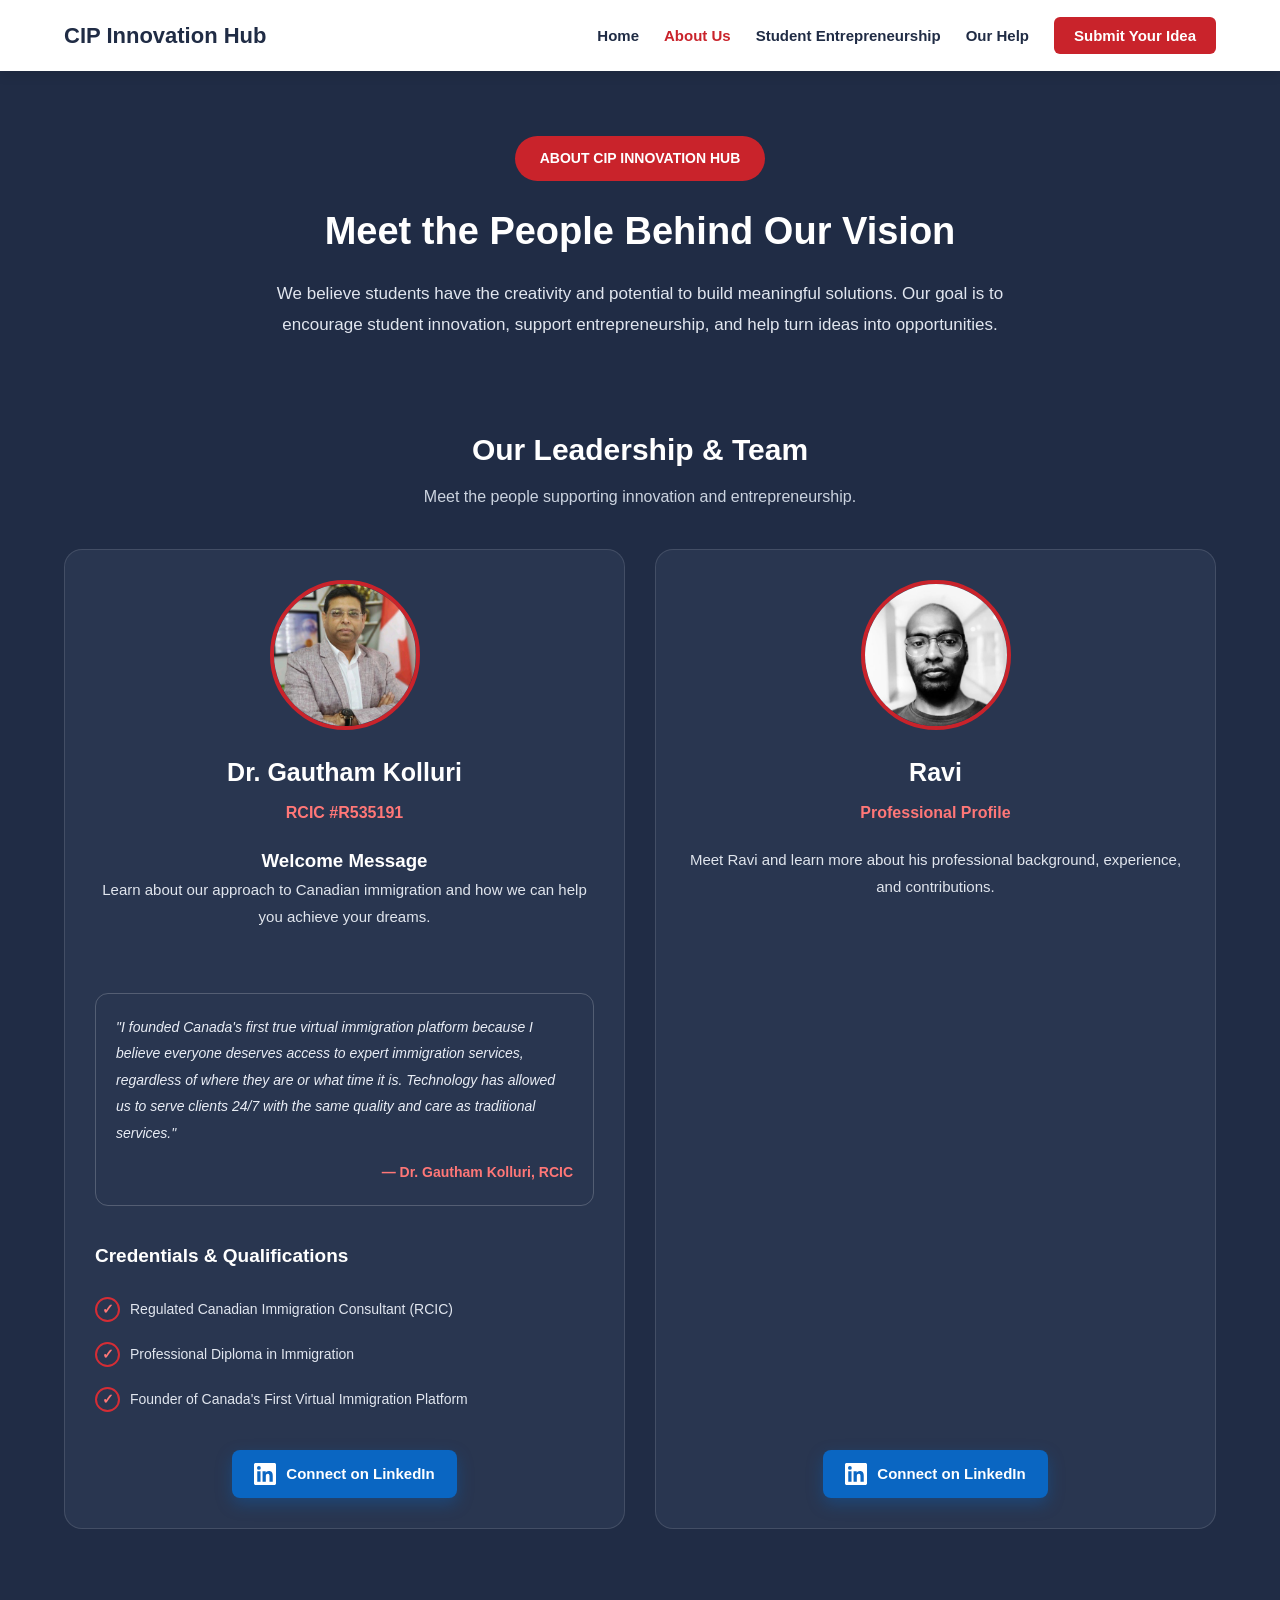
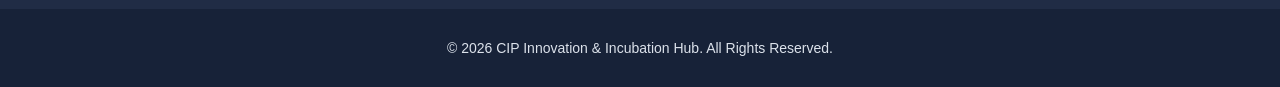
==== commit b0f3f6da: "New changes 11/6" ====
--- a/about.html
+++ b/about.html
@@ -200,10 +200,9 @@
             display: flex;
             flex-direction: column;
             transition: transform 0.3s, box-shadow 0.3s;
-            cursor: pointer;
-        }
-
-        .profile-link:hover .profile-card {
+        }
+
+        .profile-card:hover {
             transform: translateY(-5px);
             box-shadow: 0 12px 30px rgba(0, 0, 0, 0.3);
         }
@@ -307,6 +306,56 @@
 
 
         /* =========================
+           LINKEDIN BUTTON
+        ========================= */
+
+        .linkedin-btn {
+            margin-top: auto;
+            align-self: center;
+
+            display: inline-flex;
+            align-items: center;
+            gap: 10px;
+
+            padding: 12px 22px;
+            border-radius: 8px;
+
+            background: #0a66c2;
+            color: #ffffff;
+            text-decoration: none;
+            font-size: 15px;
+            font-weight: bold;
+
+            box-shadow: 0 6px 16px rgba(10, 102, 194, 0.35);
+            transition: background 0.2s, transform 0.2s, box-shadow 0.2s;
+        }
+
+        .linkedin-btn svg {
+            width: 22px;
+            height: 22px;
+            fill: #ffffff;
+            flex-shrink: 0;
+        }
+
+        .linkedin-btn:hover {
+            background: #004182;
+            transform: translateY(-2px);
+            box-shadow: 0 10px 22px rgba(10, 102, 194, 0.45);
+        }
+
+        .linkedin-btn:focus-visible {
+            outline: 3px solid #ffffff;
+            outline-offset: 3px;
+        }
+
+        /* Keep space between the content and the button */
+        .profile-card > .credentials,
+        .profile-card > .profile-content {
+            margin-bottom: 28px;
+        }
+
+
+        /* =========================
            FOOTER
         ========================= */
 
@@ -499,12 +548,7 @@
             <!-- FIRST PROFILE: DR. GAUTHAM KOLLURI -->
             <!-- FEEDBACK 4: "FOUNDER & INNOVATOR" tag removed -->
 
-            <a
-                href="https://www.linkedin.com/in/gauthamkolluri/"
-                target="_blank"
-                rel="noopener noreferrer"
-                class="profile-link"
-                aria-label="Open Dr. Gautham Kolluri's LinkedIn profile">
+            <div class="profile-link">
 
                 <div class="profile-card">
 
@@ -561,20 +605,25 @@
 
                     </div>
 
+                    <!-- LinkedIn button -->
+                    <a class="linkedin-btn"
+                       href="https://www.linkedin.com/in/gauthamkolluri/"
+                       target="_blank"
+                       rel="noopener noreferrer"
+                       aria-label="Dr. Gautham Kolluri on LinkedIn (opens in a new tab)">
+                        <svg viewBox="0 0 24 24" aria-hidden="true"><path d="M20.45 20.45h-3.56v-5.57c0-1.33-.02-3.04-1.85-3.04-1.85 0-2.14 1.45-2.14 2.94v5.67H9.34V9h3.42v1.56h.05c.48-.9 1.64-1.85 3.37-1.85 3.6 0 4.27 2.37 4.27 5.46v6.28zM5.34 7.43a2.06 2.06 0 1 1 0-4.13 2.06 2.06 0 0 1 0 4.13zM7.12 20.45H3.56V9h3.56v11.45zM22.22 0H1.77C.79 0 0 .77 0 1.73v20.54C0 23.23.79 24 1.77 24h20.45c.98 0 1.78-.77 1.78-1.73V1.73C24 .77 23.2 0 22.22 0z"/></svg>
+                        <span>Connect on LinkedIn</span>
+                    </a>
+
                 </div>
 
-            </a>
+            </div>
 
 
             <!-- SECOND PROFILE: RAVI -->
             <!-- FEEDBACK 4: "OUR TEAM" tag removed -->
 
-            <a
-                href="https://www.linkedin.com/in/ravicm/"
-                target="_blank"
-                rel="noopener noreferrer"
-                class="profile-link"
-                aria-label="Open Ravi's LinkedIn profile">
+            <div class="profile-link">
 
                 <div class="profile-card">
 
@@ -600,9 +649,19 @@
 
                     </div>
 
+                    <!-- LinkedIn button -->
+                    <a class="linkedin-btn"
+                       href="https://www.linkedin.com/in/ravicm/"
+                       target="_blank"
+                       rel="noopener noreferrer"
+                       aria-label="Ravi on LinkedIn (opens in a new tab)">
+                        <svg viewBox="0 0 24 24" aria-hidden="true"><path d="M20.45 20.45h-3.56v-5.57c0-1.33-.02-3.04-1.85-3.04-1.85 0-2.14 1.45-2.14 2.94v5.67H9.34V9h3.42v1.56h.05c.48-.9 1.64-1.85 3.37-1.85 3.6 0 4.27 2.37 4.27 5.46v6.28zM5.34 7.43a2.06 2.06 0 1 1 0-4.13 2.06 2.06 0 0 1 0 4.13zM7.12 20.45H3.56V9h3.56v11.45zM22.22 0H1.77C.79 0 0 .77 0 1.73v20.54C0 23.23.79 24 1.77 24h20.45c.98 0 1.78-.77 1.78-1.73V1.73C24 .77 23.2 0 22.22 0z"/></svg>
+                        <span>Connect on LinkedIn</span>
+                    </a>
+
                 </div>
 
-            </a>
+            </div>
 
 
         </div>
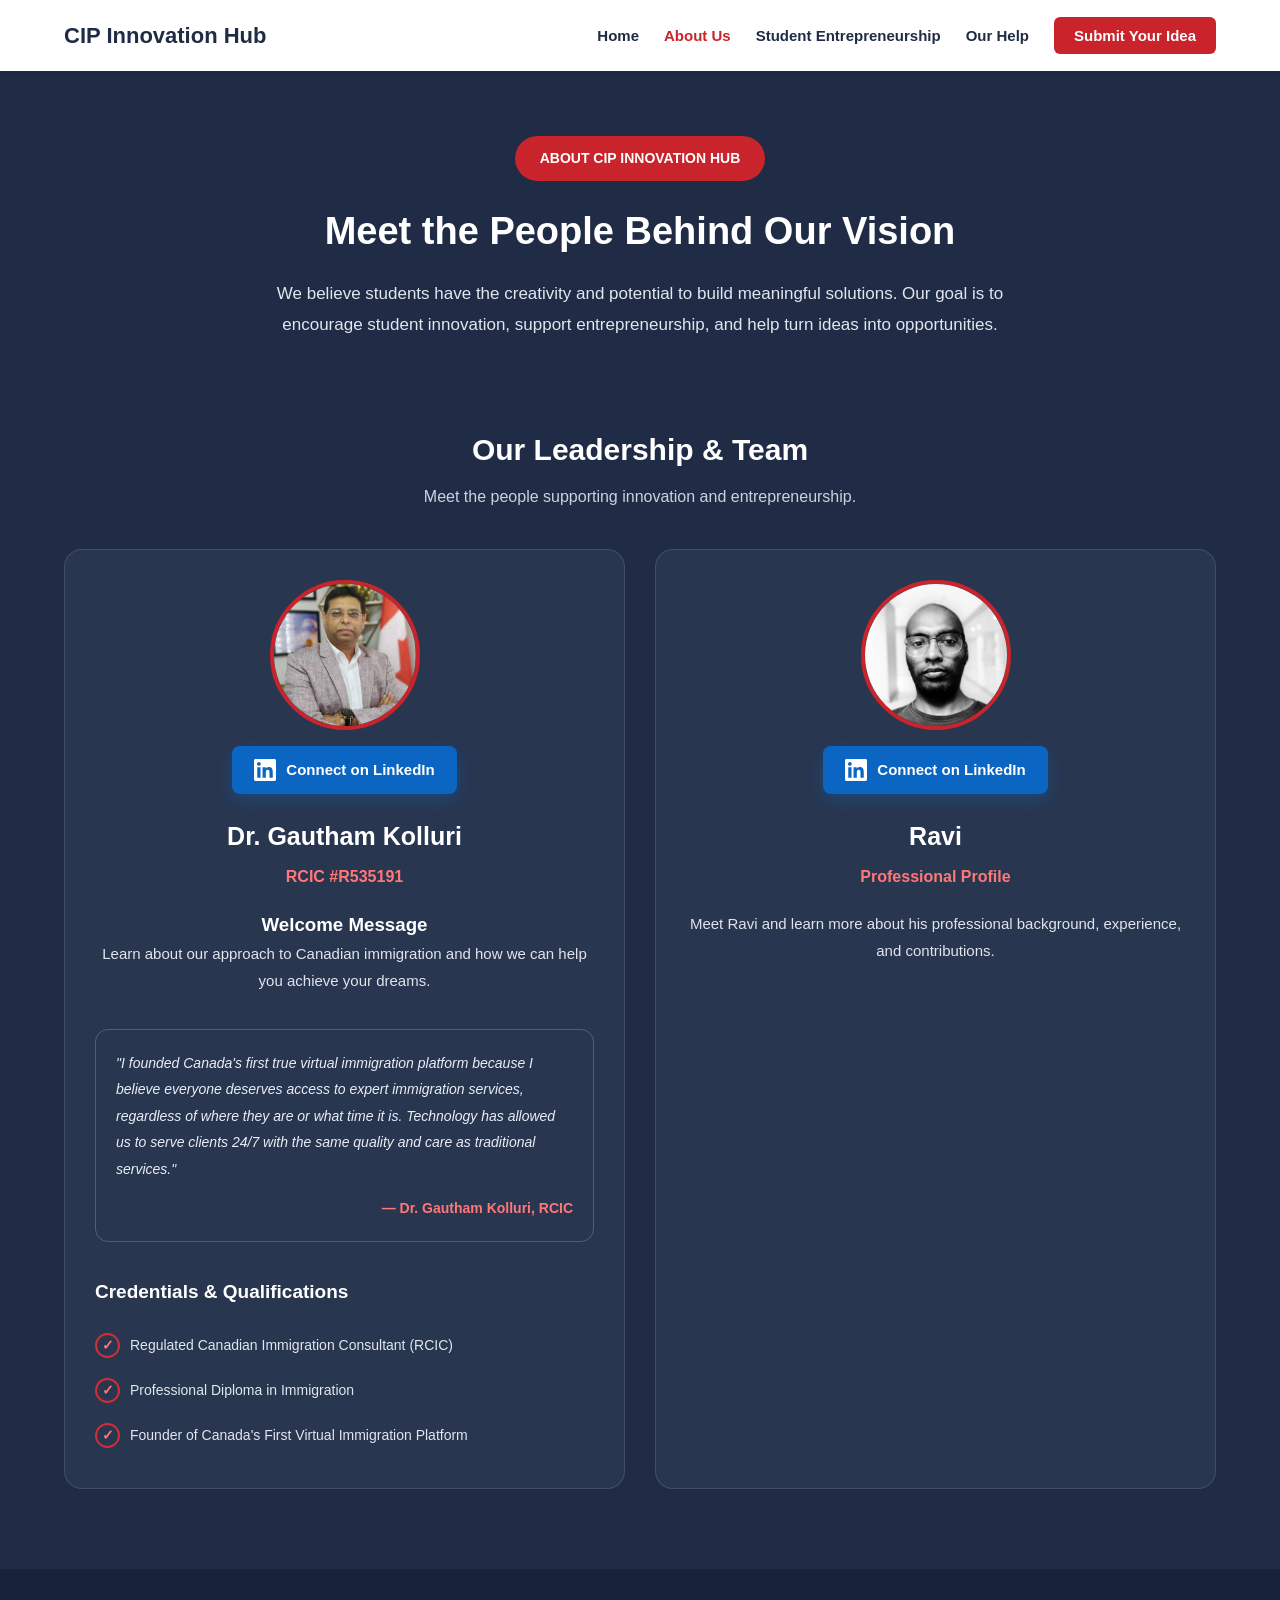
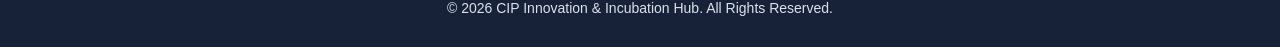
==== commit f3c64d30: "New changes 11/6" ====
--- a/about.html
+++ b/about.html
@@ -213,7 +213,7 @@
             border-radius: 50%;
             object-fit: cover;
             display: block;
-            margin: 0 auto 22px;
+            margin: 0 auto 16px;
             border: 4px solid #c9232b;
             background: #e4e7ec;
         }
@@ -310,8 +310,7 @@
         ========================= */
 
         .linkedin-btn {
-            margin-top: auto;
-            align-self: center;
+            margin: 0 auto 22px;
 
             display: inline-flex;
             align-items: center;
@@ -348,11 +347,6 @@
             outline-offset: 3px;
         }
 
-        /* Keep space between the content and the button */
-        .profile-card > .credentials,
-        .profile-card > .profile-content {
-            margin-bottom: 28px;
-        }
 
 
         /* =========================
@@ -561,6 +555,16 @@
                             onerror="this.style.display='none';"
                         >
 
+                        <!-- LinkedIn button (just below the photo) -->
+                        <a class="linkedin-btn"
+                           href="https://www.linkedin.com/in/gauthamkolluri/"
+                           target="_blank"
+                           rel="noopener noreferrer"
+                           aria-label="Dr. Gautham Kolluri on LinkedIn (opens in a new tab)">
+                            <svg viewBox="0 0 24 24" aria-hidden="true"><path d="M20.45 20.45h-3.56v-5.57c0-1.33-.02-3.04-1.85-3.04-1.85 0-2.14 1.45-2.14 2.94v5.67H9.34V9h3.42v1.56h.05c.48-.9 1.64-1.85 3.37-1.85 3.6 0 4.27 2.37 4.27 5.46v6.28zM5.34 7.43a2.06 2.06 0 1 1 0-4.13 2.06 2.06 0 0 1 0 4.13zM7.12 20.45H3.56V9h3.56v11.45zM22.22 0H1.77C.79 0 0 .77 0 1.73v20.54C0 23.23.79 24 1.77 24h20.45c.98 0 1.78-.77 1.78-1.73V1.73C24 .77 23.2 0 22.22 0z"/></svg>
+                            <span>Connect on LinkedIn</span>
+                        </a>
+
                         <h2>Dr. Gautham Kolluri</h2>
 
                         <div class="profile-role">
@@ -605,16 +609,6 @@
 
                     </div>
 
-                    <!-- LinkedIn button -->
-                    <a class="linkedin-btn"
-                       href="https://www.linkedin.com/in/gauthamkolluri/"
-                       target="_blank"
-                       rel="noopener noreferrer"
-                       aria-label="Dr. Gautham Kolluri on LinkedIn (opens in a new tab)">
-                        <svg viewBox="0 0 24 24" aria-hidden="true"><path d="M20.45 20.45h-3.56v-5.57c0-1.33-.02-3.04-1.85-3.04-1.85 0-2.14 1.45-2.14 2.94v5.67H9.34V9h3.42v1.56h.05c.48-.9 1.64-1.85 3.37-1.85 3.6 0 4.27 2.37 4.27 5.46v6.28zM5.34 7.43a2.06 2.06 0 1 1 0-4.13 2.06 2.06 0 0 1 0 4.13zM7.12 20.45H3.56V9h3.56v11.45zM22.22 0H1.77C.79 0 0 .77 0 1.73v20.54C0 23.23.79 24 1.77 24h20.45c.98 0 1.78-.77 1.78-1.73V1.73C24 .77 23.2 0 22.22 0z"/></svg>
-                        <span>Connect on LinkedIn</span>
-                    </a>
-
                 </div>
 
             </div>
@@ -636,6 +630,16 @@
                             onerror="this.style.display='none';"
                         >
 
+                        <!-- LinkedIn button (just below the photo) -->
+                        <a class="linkedin-btn"
+                           href="https://www.linkedin.com/in/ravicm/"
+                           target="_blank"
+                           rel="noopener noreferrer"
+                           aria-label="Ravi on LinkedIn (opens in a new tab)">
+                            <svg viewBox="0 0 24 24" aria-hidden="true"><path d="M20.45 20.45h-3.56v-5.57c0-1.33-.02-3.04-1.85-3.04-1.85 0-2.14 1.45-2.14 2.94v5.67H9.34V9h3.42v1.56h.05c.48-.9 1.64-1.85 3.37-1.85 3.6 0 4.27 2.37 4.27 5.46v6.28zM5.34 7.43a2.06 2.06 0 1 1 0-4.13 2.06 2.06 0 0 1 0 4.13zM7.12 20.45H3.56V9h3.56v11.45zM22.22 0H1.77C.79 0 0 .77 0 1.73v20.54C0 23.23.79 24 1.77 24h20.45c.98 0 1.78-.77 1.78-1.73V1.73C24 .77 23.2 0 22.22 0z"/></svg>
+                            <span>Connect on LinkedIn</span>
+                        </a>
+
                         <h2>Ravi</h2>
 
                         <div class="profile-role">
@@ -648,16 +652,6 @@
                         </p>
 
                     </div>
-
-                    <!-- LinkedIn button -->
-                    <a class="linkedin-btn"
-                       href="https://www.linkedin.com/in/ravicm/"
-                       target="_blank"
-                       rel="noopener noreferrer"
-                       aria-label="Ravi on LinkedIn (opens in a new tab)">
-                        <svg viewBox="0 0 24 24" aria-hidden="true"><path d="M20.45 20.45h-3.56v-5.57c0-1.33-.02-3.04-1.85-3.04-1.85 0-2.14 1.45-2.14 2.94v5.67H9.34V9h3.42v1.56h.05c.48-.9 1.64-1.85 3.37-1.85 3.6 0 4.27 2.37 4.27 5.46v6.28zM5.34 7.43a2.06 2.06 0 1 1 0-4.13 2.06 2.06 0 0 1 0 4.13zM7.12 20.45H3.56V9h3.56v11.45zM22.22 0H1.77C.79 0 0 .77 0 1.73v20.54C0 23.23.79 24 1.77 24h20.45c.98 0 1.78-.77 1.78-1.73V1.73C24 .77 23.2 0 22.22 0z"/></svg>
-                        <span>Connect on LinkedIn</span>
-                    </a>
 
                 </div>
 
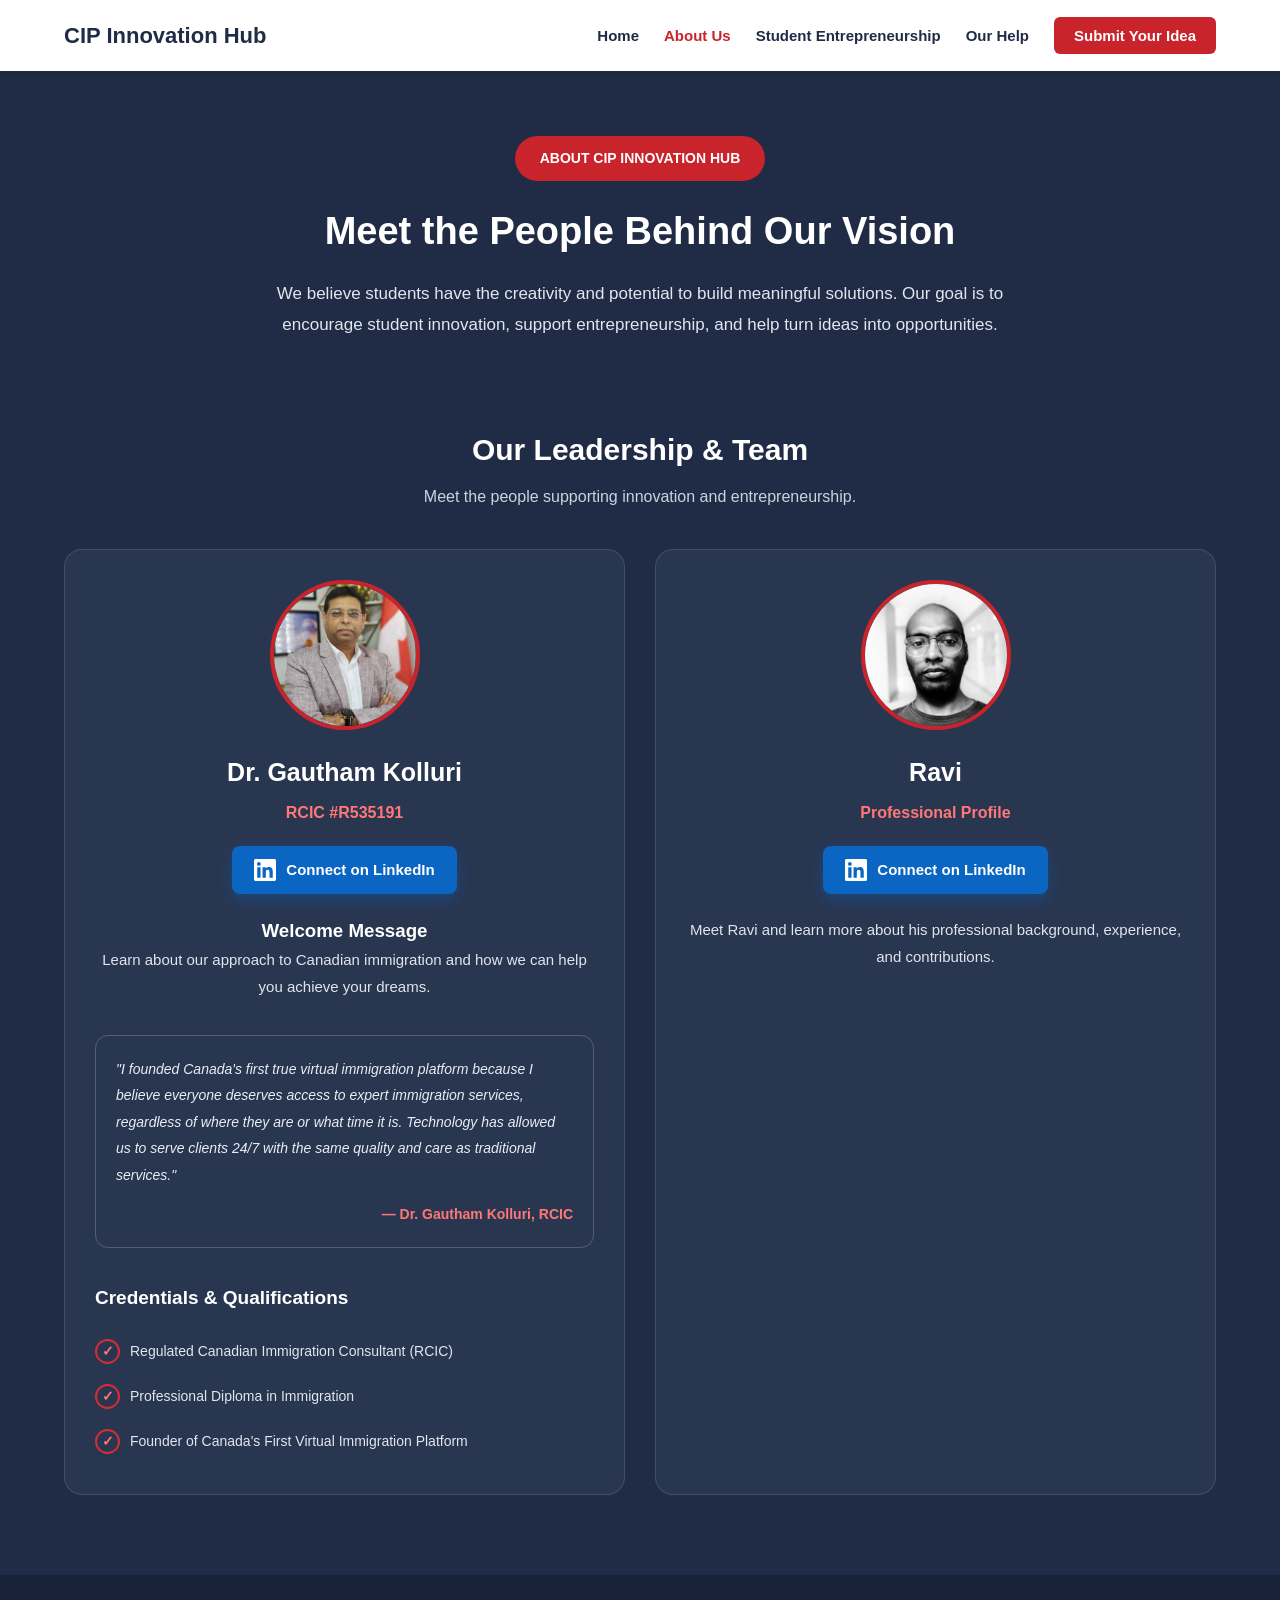
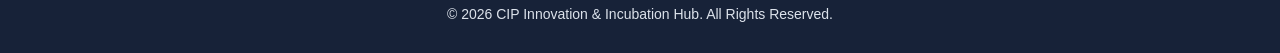
==== commit 939a73e5: "New changes 11/6" ====
--- a/about.html
+++ b/about.html
@@ -213,7 +213,7 @@
             border-radius: 50%;
             object-fit: cover;
             display: block;
-            margin: 0 auto 16px;
+            margin: 0 auto 22px;
             border: 4px solid #c9232b;
             background: #e4e7ec;
         }
@@ -555,7 +555,13 @@
                             onerror="this.style.display='none';"
                         >
 
-                        <!-- LinkedIn button (just below the photo) -->
+                        <h2>Dr. Gautham Kolluri</h2>
+
+                        <div class="profile-role">
+                            RCIC #R535191
+                        </div>
+
+                        <!-- LinkedIn button (below the title) -->
                         <a class="linkedin-btn"
                            href="https://www.linkedin.com/in/gauthamkolluri/"
                            target="_blank"
@@ -565,12 +571,6 @@
                             <span>Connect on LinkedIn</span>
                         </a>
 
-                        <h2>Dr. Gautham Kolluri</h2>
-
-                        <div class="profile-role">
-                            RCIC #R535191
-                        </div>
-
                         <h3>Welcome Message</h3>
 
                         <p class="profile-description">
@@ -630,7 +630,13 @@
                             onerror="this.style.display='none';"
                         >
 
-                        <!-- LinkedIn button (just below the photo) -->
+                        <h2>Ravi</h2>
+
+                        <div class="profile-role">
+                            Professional Profile
+                        </div>
+
+                        <!-- LinkedIn button (below the title) -->
                         <a class="linkedin-btn"
                            href="https://www.linkedin.com/in/ravicm/"
                            target="_blank"
@@ -640,12 +646,6 @@
                             <span>Connect on LinkedIn</span>
                         </a>
 
-                        <h2>Ravi</h2>
-
-                        <div class="profile-role">
-                            Professional Profile
-                        </div>
-
                         <p class="profile-description">
                             Meet Ravi and learn more about his professional
                             background, experience, and contributions.
